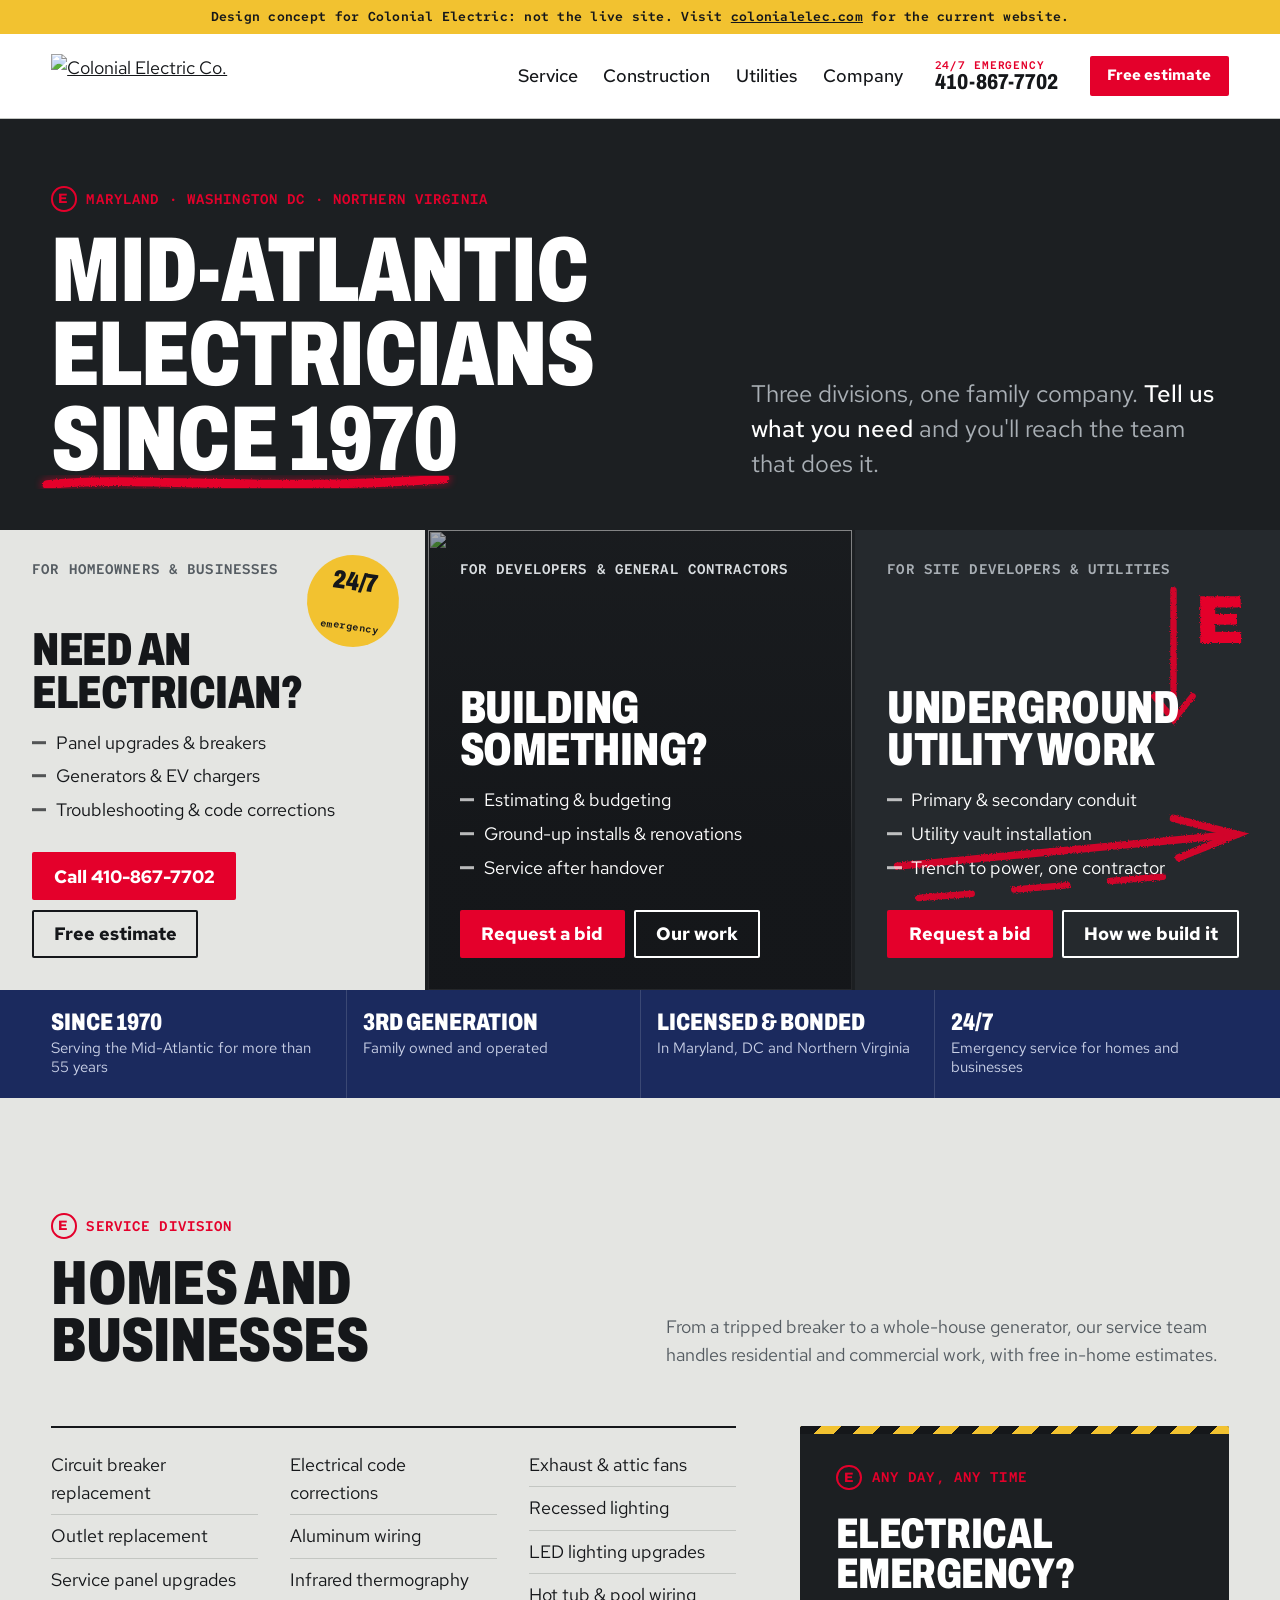
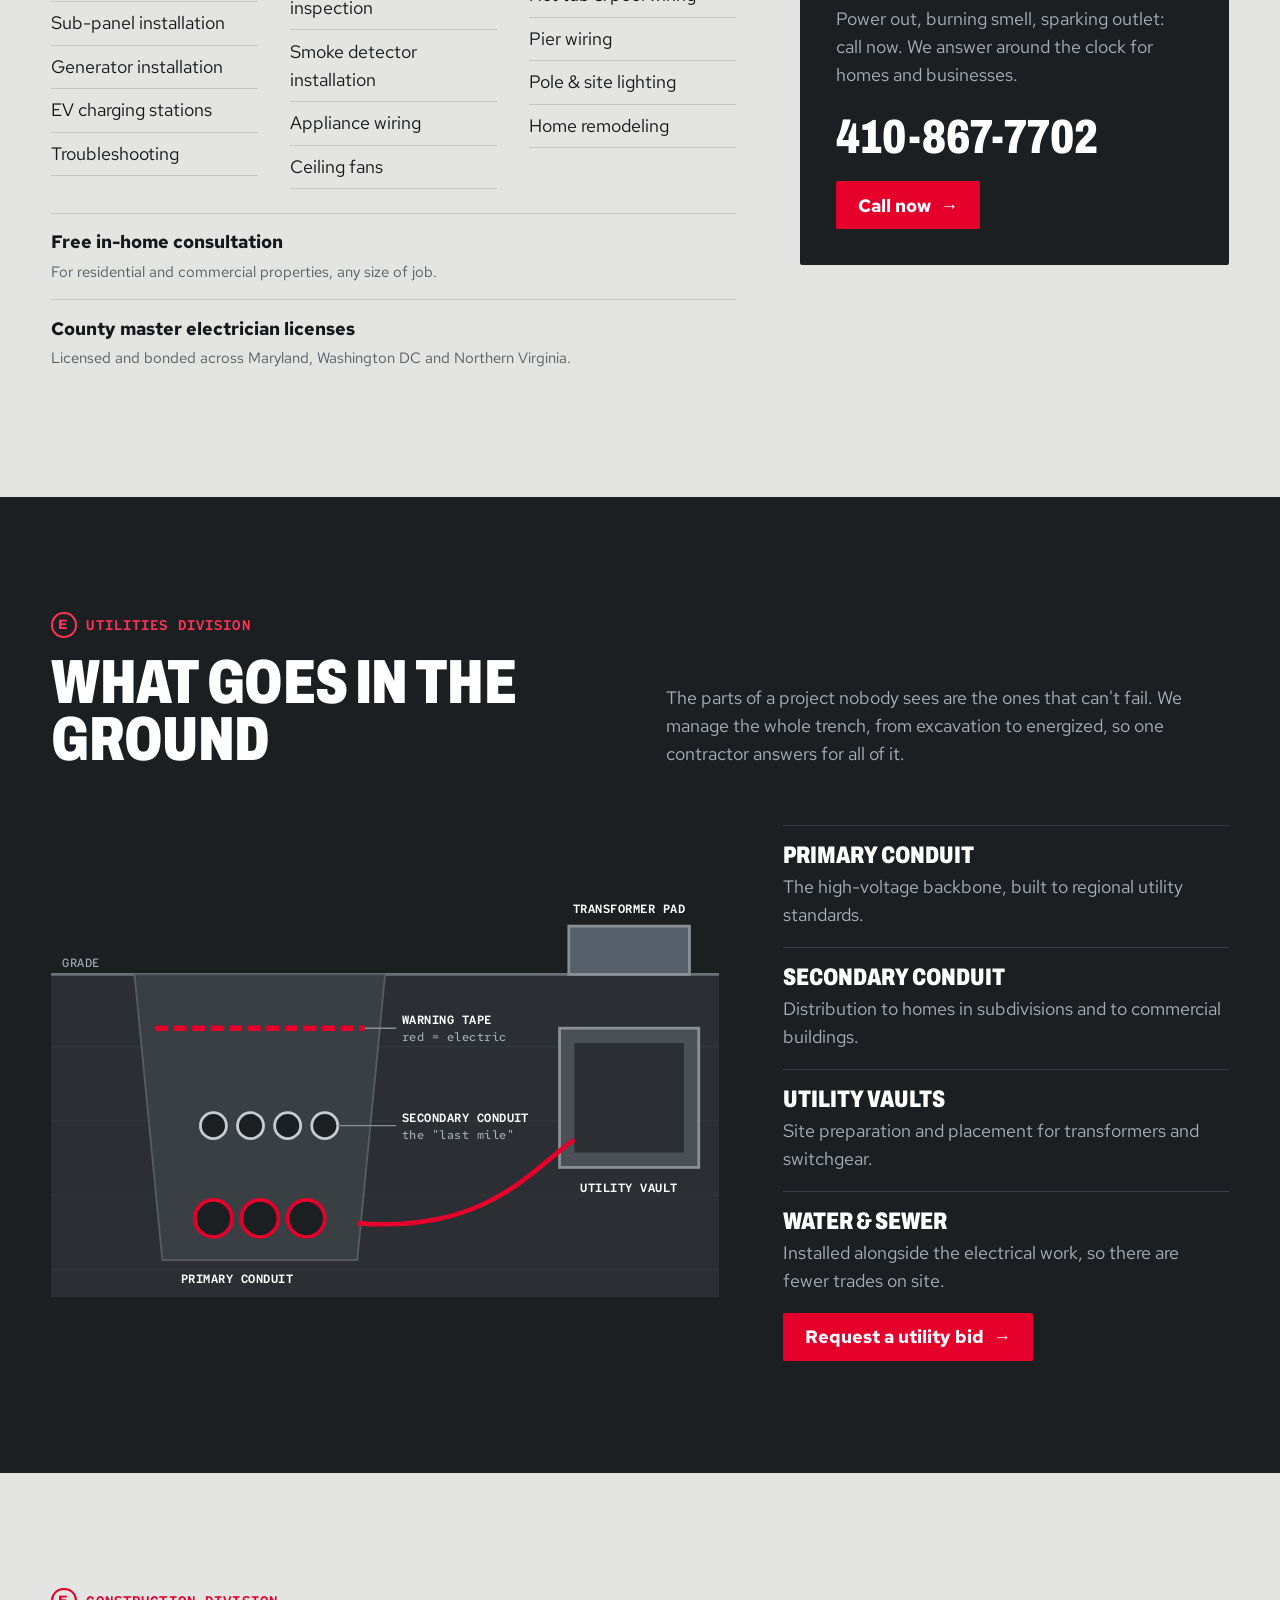
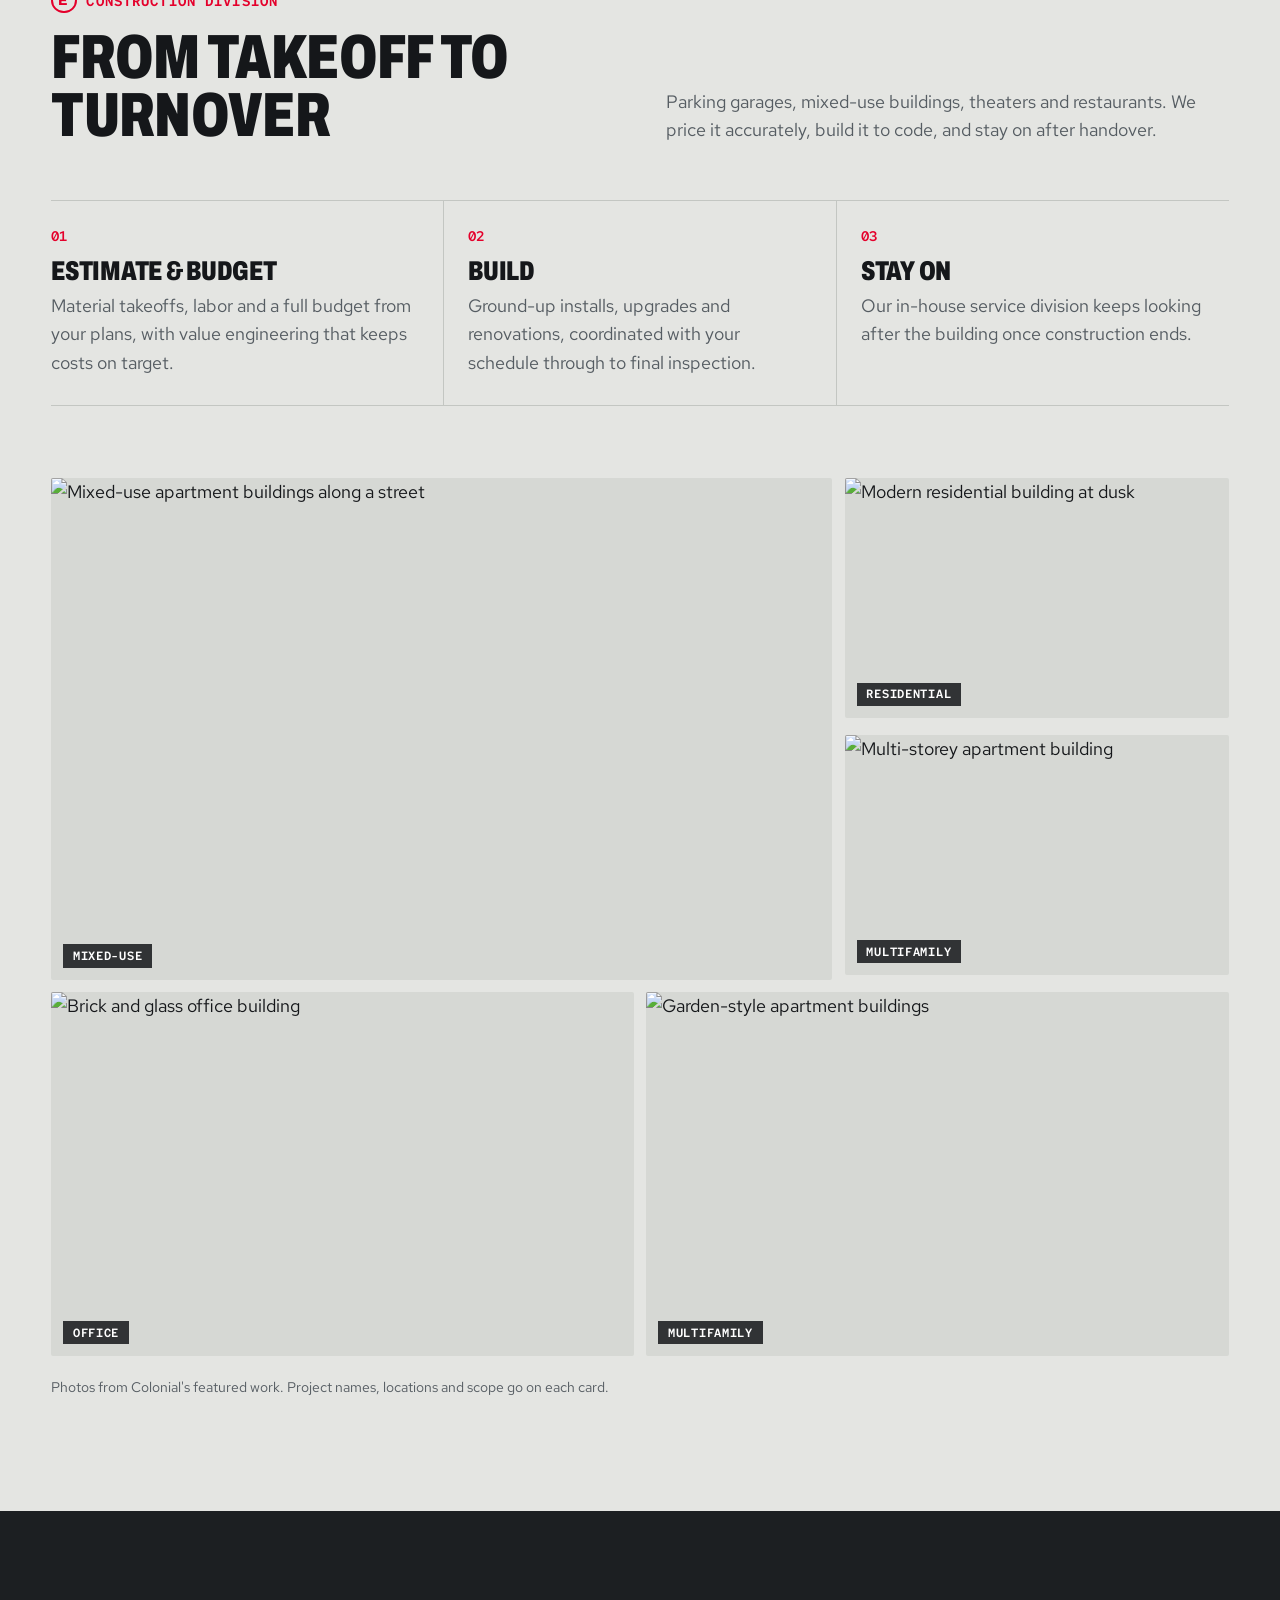
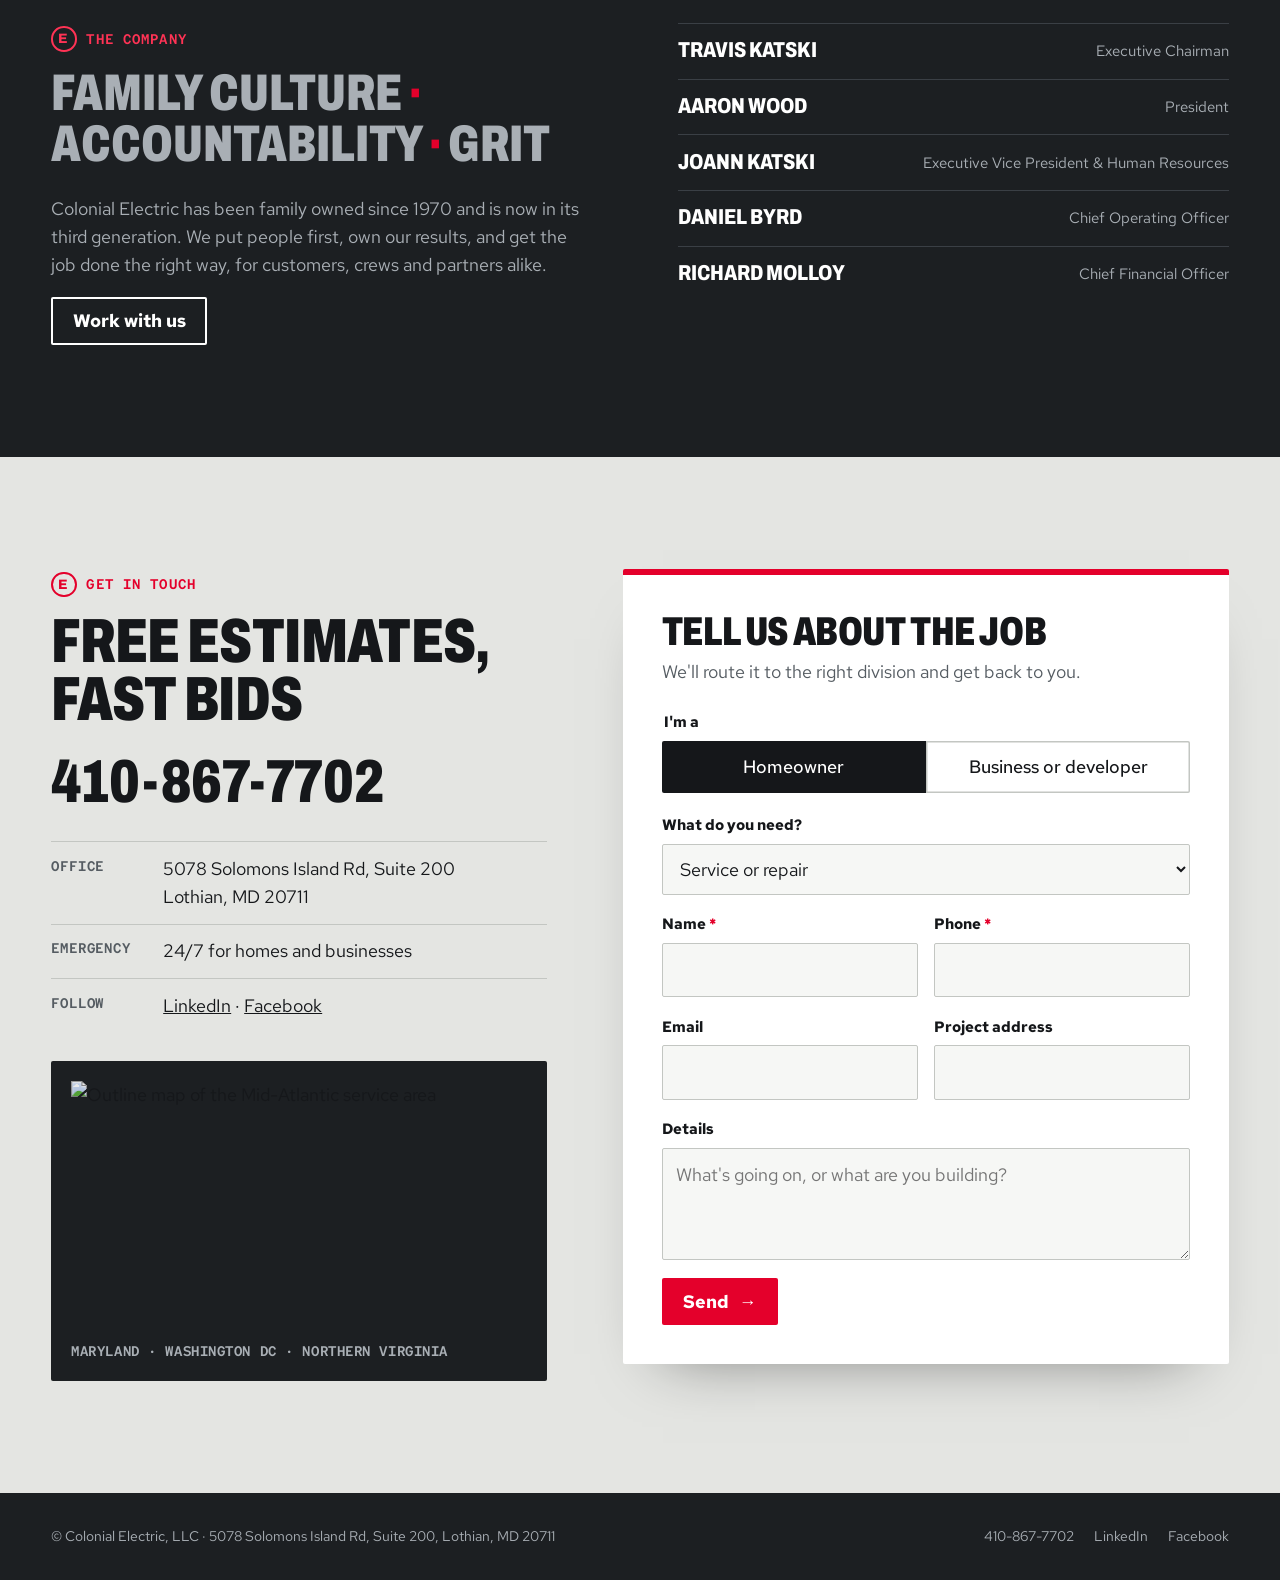
==== index.html @ f0021848 "Colonial Electric homepage design concept Three-door hero (service / construction / utilities), util" ====
<!doctype html>
<html lang="en">
<head>
  <meta charset="utf-8">
  <meta name="viewport" content="width=device-width, initial-scale=1">
  <!-- Design concept preview: keep noindex -->
  <meta name="robots" content="noindex, nofollow">
  <title>Colonial Electric — Electricians for Maryland, DC &amp; Northern Virginia since 1970</title>
  <meta name="description" content="Family-owned electrical contractor since 1970. 24/7 service for homes and businesses, commercial construction, and underground utility work across Maryland, Washington DC and Northern Virginia.">
  <link rel="preconnect" href="https://fonts.googleapis.com">
  <link rel="preconnect" href="https://fonts.gstatic.com" crossorigin>
  <link rel="stylesheet" href="colonial.css?v=3">
</head>
<body id="top">

<!-- Preview banner: remove if this becomes their live site -->
<div class="concept-bar" role="note">Design concept for Colonial Electric: not the live site. Visit <a href="https://www.colonialelec.com/">colonialelec.com</a> for the current website.</div>

<!-- shared spray-paint filters for the locate marks -->
<svg width="0" height="0" style="position:absolute" aria-hidden="true">
  <defs>
    <filter id="spray" x="-5%" y="-40%" width="110%" height="180%">
      <feTurbulence type="fractalNoise" baseFrequency="0.9" numOctaves="2" seed="7" result="n"/>
      <feDisplacementMap in="SourceGraphic" in2="n" scale="3" result="d"/>
      <feGaussianBlur in="d" stdDeviation="0.5"/>
    </filter>
    <filter id="overspray" x="-10%" y="-60%" width="120%" height="220%">
      <feGaussianBlur stdDeviation="3"/>
    </filter>
  </defs>
</svg>

<header class="site-head">
  <div class="wrap">
    <a class="logo" href="#top" aria-label="Colonial Electric, back to top"><img src="https://static.wixstatic.com/media/f25b36_3a04e9cab7564cf59a3a5d3c6f41f4ba~mv2.jpg/v1/fit/w_600,h_150,q_90/logo.jpg" width="600" height="150" alt="Colonial Electric Co."></a>
    <nav class="site-nav" aria-label="Main">
      <a href="#service">Service</a>
      <a href="#construction">Construction</a>
      <a href="#utilities">Utilities</a>
      <a href="#company">Company</a>
    </nav>
    <a class="head-phone" href="tel:+14108677702"><small>24/7 emergency</small>410-867-7702</a>
    <a class="btn head-cta" href="#contact">Free estimate</a>
  </div>
</header>

<main>
  <section class="hero" aria-labelledby="hero-title">
    <div class="wrap hero-top">
      <div>
        <span class="mark-label">Maryland · Washington DC · Northern Virginia</span>
        <h1 id="hero-title">Mid-Atlantic electricians <span class="paint">since 1970<svg viewBox="0 0 400 30" preserveAspectRatio="none" aria-hidden="true">
          <path d="M4 18 C 90 8, 210 26, 396 12" stroke="#e4002b" stroke-width="14" fill="none" stroke-linecap="round" filter="url(#overspray)" opacity="0.35" class="draw" pathLength="1"/>
          <path d="M4 18 C 90 8, 210 26, 396 12" stroke="#e4002b" stroke-width="9" fill="none" stroke-linecap="round" filter="url(#spray)" class="draw" pathLength="1"/>
        </svg></span></h1>
      </div>
      <p class="hero-sub">Three divisions, one family company. <b>Tell us what you need</b> and you'll reach the team that does it.</p>
    </div>

    <div class="doors">
      <article class="door door-service" aria-labelledby="d1">
        <div class="badge-247" aria-hidden="true">24/7<small>emergency</small></div>
        <span class="who">For homeowners &amp; businesses</span>
        <h2 id="d1">Need an electrician?</h2>
        <ul>
          <li>Panel upgrades &amp; breakers</li>
          <li>Generators &amp; EV chargers</li>
          <li>Troubleshooting &amp; code corrections</li>
        </ul>
        <div class="door-actions">
          <a class="btn" href="tel:+14108677702">Call 410-867-7702</a>
          <a class="btn btn-line" href="#contact">Free estimate</a>
        </div>
      </article>

      <article class="door door-build" aria-labelledby="d2">
        <img src="https://static.wixstatic.com/media/f25b36_60762058973d4aa3aef46ebb24321bf8~mv2.jpg/v1/fill/w_1200,h_1000,q_85/project.jpg" width="1200" height="1000" alt="" fetchpriority="high">
        <span class="who">For developers &amp; general contractors</span>
        <h2 id="d2">Building something?</h2>
        <ul>
          <li>Estimating &amp; budgeting</li>
          <li>Ground-up installs &amp; renovations</li>
          <li>Service after handover</li>
        </ul>
        <div class="door-actions">
          <a class="btn" href="#contact">Request a bid</a>
          <a class="btn btn-line" href="#construction">Our work</a>
        </div>
      </article>

      <article class="door door-dig" aria-labelledby="d3">
        <!-- painted locate marks: in the utility color code, red = electric -->
        <svg class="marks" viewBox="0 0 400 460" preserveAspectRatio="xMidYMid slice" aria-hidden="true">
          <g stroke="#e4002b" fill="none" stroke-linecap="round" filter="url(#spray)" opacity="0.9">
            <path class="draw d2" pathLength="1" d="M40 330 L 360 300" stroke-width="7"/>
            <path class="draw d3" pathLength="1" d="M300 285 L 360 300 L 305 322" stroke-width="7"/>
            <path class="draw d3" pathLength="1" d="M60 360 L 110 356 M150 352 L 200 348 M240 344 L 290 340" stroke-width="6"/>
            <path class="draw d4" pathLength="1" d="M300 70 L 300 190" stroke-width="6"/>
            <path class="draw d4" pathLength="1" d="M282 170 L 300 192 L 318 170" stroke-width="6"/>
          </g>
          <text class="fade-late" x="320" y="120" fill="#e4002b" font-family="Archivo, sans-serif" font-weight="900" font-size="64" filter="url(#spray)" opacity="0.9">E</text>
        </svg>
        <span class="who">For site developers &amp; utilities</span>
        <h2 id="d3">Underground utility work</h2>
        <ul>
          <li>Primary &amp; secondary conduit</li>
          <li>Utility vault installation</li>
          <li>Trench to power, one contractor</li>
        </ul>
        <div class="door-actions">
          <a class="btn" href="#contact">Request a bid</a>
          <a class="btn btn-line" href="#utilities">How we build it</a>
        </div>
      </article>
    </div>
  </section>

  <div class="proof">
    <ul class="wrap">
      <li><b>Since 1970</b>Serving the Mid-Atlantic for more than 55 years</li>
      <li><b>3rd generation</b>Family owned and operated</li>
      <li><b>Licensed &amp; bonded</b>In Maryland, DC and Northern Virginia</li>
      <li><b>24/7</b>Emergency service for homes and businesses</li>
    </ul>
  </div>

  <section class="section" id="service" aria-labelledby="svc-title">
    <div class="wrap">
      <div class="section-head">
        <div>
          <span class="mark-label">Service division</span>
          <h2 id="svc-title">Homes and businesses</h2>
        </div>
        <p>From a tripped breaker to a whole-house generator, our service team handles residential and commercial work, with free in-home estimates.</p>
      </div>
      <div class="svc-grid">
        <div>
          <ul class="svc-list">
            <li>Circuit breaker replacement</li><li>Outlet replacement</li><li>Service panel upgrades</li><li>Sub-panel installation</li>
            <li>Generator installation</li><li>EV charging stations</li><li>Troubleshooting</li><li>Electrical code corrections</li>
            <li>Aluminum wiring</li><li>Infrared thermography inspection</li><li>Smoke detector installation</li><li>Appliance wiring</li>
            <li>Ceiling fans</li><li>Exhaust &amp; attic fans</li><li>Recessed lighting</li><li>LED lighting upgrades</li>
            <li>Hot tub &amp; pool wiring</li><li>Pier wiring</li><li>Pole &amp; site lighting</li><li>Home remodeling</li>
          </ul>
          <ul class="facts">
            <li><b>Free in-home consultation</b><span>For residential and commercial properties, any size of job.</span></li>
            <li><b>County master electrician licenses</b><span>Licensed and bonded across Maryland, Washington DC and Northern Virginia.</span></li>
          </ul>
        </div>
        <aside class="emergency" aria-labelledby="em-title">
          <div class="stripe" aria-hidden="true"></div>
          <span class="mark-label">Any day, any time</span>
          <h3 id="em-title">Electrical emergency?</h3>
          <p>Power out, burning smell, sparking outlet: call now. We answer around the clock for homes and businesses.</p>
          <a class="big-phone" href="tel:+14108677702">410-867-7702</a>
          <a class="btn" href="tel:+14108677702">Call now <span class="arrow" aria-hidden="true">→</span></a>
        </aside>
      </div>
    </div>
  </section>

  <section class="section on-dark" id="utilities" aria-labelledby="util-title">
    <div class="wrap">
      <div class="section-head">
        <div>
          <span class="mark-label">Utilities division</span>
          <h2 id="util-title">What goes in the ground</h2>
        </div>
        <p>The parts of a project nobody sees are the ones that can't fail. We manage the whole trench, from excavation to energized, so one contractor answers for all of it.</p>
      </div>
      <div class="trench-wrap">
        <svg class="trench" viewBox="0 0 720 440" role="img" aria-labelledby="trench-t">
          <title id="trench-t">Cross-section of a utility trench: primary conduit at the bottom, secondary conduit above it, red warning tape near the surface, and a precast utility vault beside the trench with a transformer pad on top.</title>
          <!-- ground and soil -->
          <rect x="0" y="92" width="720" height="348" fill="#2b2f33"/>
          <path d="M0 92 H720" stroke="#6b7177" stroke-width="3"/>
          <g stroke="#343940" stroke-width="1"><path d="M0 170 H720 M0 250 H720 M0 330 H720 M0 410 H720"/></g>
          <!-- trench -->
          <path d="M90 92 L120 400 H330 L360 92 Z" fill="#3a3f44" stroke="#565c62" stroke-width="2"/>
          <!-- warning tape -->
          <path d="M112 150 H338" stroke="#e4002b" stroke-width="6" stroke-dasharray="14 6"/>
          <!-- secondary conduit -->
          <g fill="#1c1f22" stroke="#c7ccd0" stroke-width="3"><circle cx="175" cy="255" r="14"/><circle cx="215" cy="255" r="14"/><circle cx="255" cy="255" r="14"/><circle cx="295" cy="255" r="14"/></g>
          <!-- primary conduit -->
          <g fill="#1c1f22" stroke="#e4002b" stroke-width="4"><circle cx="175" cy="355" r="20"/><circle cx="225" cy="355" r="20"/><circle cx="275" cy="355" r="20"/></g>
          <!-- vault + pad-mounted transformer -->
          <rect x="548" y="150" width="150" height="150" fill="#4a5056" stroke="#8a9096" stroke-width="3"/>
          <rect x="564" y="166" width="118" height="118" fill="#2b2f33"/>
          <rect x="558" y="40" width="130" height="52" fill="#56606a" stroke="#8a9096" stroke-width="3"/>
          <path d="M330 360 C 470 372, 520 300, 564 270" stroke="#e4002b" stroke-width="5" fill="none"/>
          <!-- labels -->
          <g stroke="#8a9096" stroke-width="1.5">
            <path d="M338 150 H372"/><path d="M309 255 H372"/>
          </g>
          <text x="378" y="146">WARNING TAPE</text><text x="378" y="164" class="lbl-dim">red = electric</text>
          <text x="378" y="251">SECONDARY CONDUIT</text><text x="378" y="269" class="lbl-dim">the "last mile"</text>
          <text x="140" y="425">PRIMARY CONDUIT</text>
          <text x="623" y="326" text-anchor="middle">UTILITY VAULT</text>
          <text x="623" y="26" text-anchor="middle">TRANSFORMER PAD</text>
          <text x="12" y="84" class="lbl-dim">GRADE</text>
        </svg>
        <div>
          <ul class="trench-list">
            <li><b>Primary conduit</b><span>The high-voltage backbone, built to regional utility standards.</span></li>
            <li><b>Secondary conduit</b><span>Distribution to homes in subdivisions and to commercial buildings.</span></li>
            <li><b>Utility vaults</b><span>Site preparation and placement for transformers and switchgear.</span></li>
            <li><b>Water &amp; sewer</b><span>Installed alongside the electrical work, so there are fewer trades on site.</span></li>
          </ul>
          <a class="btn" href="#contact">Request a utility bid <span class="arrow" aria-hidden="true">→</span></a>
        </div>
      </div>
    </div>
  </section>

  <section class="section" id="construction" aria-labelledby="con-title">
    <div class="wrap">
      <div class="section-head">
        <div>
          <span class="mark-label">Construction division</span>
          <h2 id="con-title">From takeoff to turnover</h2>
        </div>
        <p>Parking garages, mixed-use buildings, theaters and restaurants. We price it accurately, build it to code, and stay on after handover.</p>
      </div>
      <ol class="seq">
        <li><h3>Estimate &amp; budget</h3><p>Material takeoffs, labor and a full budget from your plans, with value engineering that keeps costs on target.</p></li>
        <li><h3>Build</h3><p>Ground-up installs, upgrades and renovations, coordinated with your schedule through to final inspection.</p></li>
        <li><h3>Stay on</h3><p>Our in-house service division keeps looking after the building once construction ends.</p></li>
      </ol>
      <ul class="work" aria-label="Featured projects">
        <li class="big"><img src="https://static.wixstatic.com/media/f25b36_60762058973d4aa3aef46ebb24321bf8~mv2.jpg/v1/fill/w_1400,h_900,q_85/p1.jpg" width="1400" height="900" alt="Mixed-use apartment buildings along a street" loading="lazy"><span class="tag">Mixed-use</span></li>
        <li><img src="https://static.wixstatic.com/media/f25b36_c9bf1ff73b5a4b768d5392200bb5515e~mv2.png/v1/fill/w_800,h_500,q_85/p2.png" width="800" height="500" alt="Modern residential building at dusk" loading="lazy"><span class="tag">Residential</span></li>
        <li><img src="https://static.wixstatic.com/media/f25b36_39669f42cb62438ea21007c67dbe9f24~mv2.png/v1/fill/w_800,h_500,q_85/p3.png" width="800" height="500" alt="Multi-storey apartment building" loading="lazy"><span class="tag">Multifamily</span></li>
        <li class="half"><img src="https://static.wixstatic.com/media/f25b36_063c1262edcf43379f6c0478860518a0~mv2.png/v1/fill/w_900,h_560,q_85/p4.png" width="900" height="560" alt="Brick and glass office building" loading="lazy"><span class="tag">Office</span></li>
        <li class="half"><img src="https://static.wixstatic.com/media/f25b36_868fba02510f46bba24d0b413f9c8579~mv2.png/v1/fill/w_900,h_560,q_85/p5.png" width="900" height="560" alt="Garden-style apartment buildings" loading="lazy"><span class="tag">Multifamily</span></li>
      </ul>
      <p class="work-note">Photos from Colonial's featured work. Project names, locations and scope go on each card.</p>
    </div>
  </section>

  <section class="section on-dark" id="company" aria-labelledby="co-title">
    <div class="wrap company">
      <div>
        <span class="mark-label">The company</span>
        <h2 id="co-title" class="visually-hidden">Our company</h2>
        <p class="values">Family culture <span>·</span> Accountability <span>·</span> Grit</p>
        <p>Colonial Electric has been family owned since 1970 and is now in its third generation. We put people first, own our results, and get the job done the right way, for customers, crews and partners alike.</p>
        <a class="btn btn-line" href="#contact" style="color:#fff">Work with us</a>
      </div>
      <ul class="officers" aria-label="Officers">
        <li><b>Travis Katski</b><span>Executive Chairman</span></li>
        <li><b>Aaron Wood</b><span>President</span></li>
        <li><b>JoAnn Katski</b><span>Executive Vice President &amp; Human Resources</span></li>
        <li><b>Daniel Byrd</b><span>Chief Operating Officer</span></li>
        <li><b>Richard Molloy</b><span>Chief Financial Officer</span></li>
      </ul>
    </div>
  </section>

  <section class="section" id="contact" aria-labelledby="ct-title">
    <div class="wrap contact-grid">
      <div>
        <span class="mark-label">Get in touch</span>
        <h2 id="ct-title">Free estimates, fast bids</h2>
        <a class="contact-big" href="tel:+14108677702">410-867-7702</a>
        <dl class="contact-meta">
          <div><dt>Office</dt><dd>5078 Solomons Island Rd, Suite 200<br>Lothian, MD 20711</dd></div>
          <div><dt>Emergency</dt><dd>24/7 for homes and businesses</dd></div>
          <div><dt>Follow</dt><dd><a href="https://www.linkedin.com/company/colonial-electric-company-inc" target="_blank" rel="noopener">LinkedIn</a> · <a href="https://www.facebook.com/ColonialElectricCompanyLLC" target="_blank" rel="noopener">Facebook</a></dd></div>
        </dl>
        <figure class="map" style="margin:0">
          <img src="https://static.wixstatic.com/media/f25b36_dd7767df138548fa9ea070e87c9d6817~mv2.png/v1/fit/w_900,h_500,q_90/map.png" width="900" height="491" alt="Outline map of the Mid-Atlantic service area" loading="lazy">
          <p>Maryland · Washington DC · Northern Virginia</p>
        </figure>
      </div>

      <!-- Web3Forms: create a key for the inbox that should receive leads, then paste it into access_key. -->
      <form class="form" id="leadForm" novalidate>
        <h3>Tell us about the job</h3>
        <p class="hint">We'll route it to the right division and get back to you.</p>
        <input type="hidden" name="access_key" value="YOUR_WEB3FORMS_ACCESS_KEY">
        <input type="hidden" name="subject" value="New lead from colonialelec.com">
        <label class="hpot" aria-hidden="true">Leave this field empty <input type="checkbox" name="botcheck" tabindex="-1" autocomplete="off"></label>
        <fieldset class="seg">
          <legend>I'm a</legend>
          <input type="radio" name="customer" id="c-home" value="Homeowner" checked><label for="c-home">Homeowner</label>
          <input type="radio" name="customer" id="c-biz" value="Business / developer"><label for="c-biz">Business or developer</label>
        </fieldset>
        <div class="field"><label for="f-div">What do you need?</label>
          <select id="f-div" name="division"><option>Service or repair</option><option>Emergency</option><option>Construction bid</option><option>Underground utility bid</option><option>Something else</option></select></div>
        <div class="frow">
          <div class="field"><label for="f-name">Name <span class="req" aria-hidden="true">*</span></label><input id="f-name" name="name" required autocomplete="name"></div>
          <div class="field"><label for="f-phone">Phone <span class="req" aria-hidden="true">*</span></label><input id="f-phone" name="phone" type="tel" required autocomplete="tel"></div>
        </div>
        <div class="frow">
          <div class="field"><label for="f-email">Email</label><input id="f-email" name="email" type="email" autocomplete="email"></div>
          <div class="field"><label for="f-where">Project address</label><input id="f-where" name="address" autocomplete="street-address"></div>
        </div>
        <div class="field"><label for="f-msg">Details</label><textarea id="f-msg" name="message" placeholder="What's going on, or what are you building?"></textarea></div>
        <button class="btn" type="submit">Send <span class="arrow" aria-hidden="true">→</span></button>
        <p class="fmsg" id="leadMsg" role="alert"></p>
      </form>
    </div>
  </section>
</main>

<footer class="site-foot">
  <div class="wrap">
    <span>© Colonial Electric, LLC · 5078 Solomons Island Rd, Suite 200, Lothian, MD 20711</span>
    <div class="foot-links"><a href="tel:+14108677702">410-867-7702</a><a href="https://www.linkedin.com/company/colonial-electric-company-inc" target="_blank" rel="noopener">LinkedIn</a><a href="https://www.facebook.com/ColonialElectricCompanyLLC" target="_blank" rel="noopener">Facebook</a></div>
  </div>
</footer>

<script>
(function () {
  var form = document.getElementById('leadForm'), msg = document.getElementById('leadMsg'), btn = form.querySelector('[type=submit]');
  var CALL = 'call 410-867-7702';
  form.addEventListener('submit', function (e) {
    e.preventDefault();
    if (form.botcheck.checked) return;
    msg.textContent = '';
    form.querySelectorAll('[aria-invalid]').forEach(function (el) { el.removeAttribute('aria-invalid'); });
    var bad = [].filter.call(form.querySelectorAll('[required], [type=email]'), function (el) { return !el.checkValidity(); });
    if (bad.length) {
      bad.forEach(function (el) { el.setAttribute('aria-invalid', 'true'); });
      bad[0].focus();
      var names = { name: 'name', phone: 'phone number' };
      var empty = bad.filter(function (el) { return !el.value.trim(); }).map(function (el) { return names[el.name]; });
      var parts = [];
      if (empty.length) parts.push('Add your ' + empty.join(' and ') + '.');
      if (form.email.value && !form.email.checkValidity()) parts.push('Check the email address.');
      msg.textContent = parts.join(' ');
      return;
    }
    if (form.access_key.value.indexOf('YOUR_') === 0) { msg.textContent = 'This form isn’t connected yet. Please ' + CALL + '.'; return; }
    var label = btn.innerHTML; btn.disabled = true; btn.textContent = 'Sending…';
    fetch('https://api.web3forms.com/submit', { method: 'POST', headers: { 'Content-Type': 'application/json', Accept: 'application/json' }, body: JSON.stringify(Object.fromEntries(new FormData(form).entries())) })
      .then(function (r) { return r.json(); })
      .then(function (r) { if (!r.success) throw new Error(); form.innerHTML = '<h3>Sent.</h3><p>Thanks. The right team will get back to you. For emergencies, ' + CALL + '.</p>'; })
      .catch(function () { btn.disabled = false; btn.innerHTML = label; msg.textContent = 'That didn’t go through. Please try again, or ' + CALL + '.'; });
  });
})();
</script>
</body>
</html>
---- colonial.css ----
/* Colonial Electric — homepage mock-up
   Concept: the utility-locate marks painted on job sites. In the national color code,
   red marks buried electric lines, so that red is the one accent. Asphalt and concrete
   carry everything else; the logo's navy and safety yellow appear only where they mean something. */

@import url("https://fonts.googleapis.com/css2?family=Archivo:wdth,wght@62..125,400..900&family=Red+Hat+Mono:wght@500;600&family=Red+Hat+Text:ital,wght@0,400;0,500;0,700;1,400&display=swap");

:root {
  --asphalt: #1c1f22;
  --asphalt-2: #25292d;
  --line: #3a3f45;
  --fog: #a9afb5;         /* secondary text on asphalt */
  --concrete: #e4e5e2;
  --concrete-2: #d6d8d4;
  --concrete-line: #c3c6c2;
  --ink: #15171a;
  --dim: #555c62;         /* secondary text on concrete */
  --mark: #e4002b;        /* utility-locate red: electric */
  --mark-deep: #b8001f;
  --vest: #f2c230;        /* safety yellow, from the logo */
  --navy: #1b2a5e;        /* logo navy */

  --f-display: "Archivo", "Arial Narrow", sans-serif;
  --f-body: "Red Hat Text", "Helvetica Neue", sans-serif;
  --f-mono: "Red Hat Mono", ui-monospace, monospace;

  --step--1: clamp(0.8rem, 0.76rem + 0.2vw, 0.88rem);
  --step-0: clamp(1rem, 0.96rem + 0.2vw, 1.1rem);
  --step-1: clamp(1.2rem, 1.05rem + 0.6vw, 1.5rem);
  --step-2: clamp(2.2rem, 1.5rem + 3vw, 4rem);
  --step-3: clamp(2.8rem, 1.6rem + 5.2vw, 6.4rem);

  --gutter: clamp(16px, 4vw, 56px);
  --max: 1320px;
  --ease: cubic-bezier(0.2, 0.7, 0.1, 1);
}

*, *::before, *::after { box-sizing: border-box; }
html { -webkit-text-size-adjust: 100%; scroll-padding-top: 90px; }
body { margin: 0; background: var(--concrete); color: var(--ink); font: 400 var(--step-0)/1.6 var(--f-body); -webkit-font-smoothing: antialiased; overflow-x: hidden; }
img, svg { display: block; max-width: 100%; }
a { color: inherit; }
:focus-visible { outline: 2px solid var(--mark); outline-offset: 3px; }
.wrap { width: 100%; max-width: var(--max); margin-inline: auto; padding-inline: var(--gutter); }
.visually-hidden { position: absolute; width: 1px; height: 1px; overflow: hidden; clip: rect(0 0 0 0); white-space: nowrap; }
h1, h2, h3 { font-family: var(--f-display); font-stretch: 72%; font-weight: 850; line-height: 0.92; letter-spacing: -0.01em; text-transform: uppercase; margin: 0; }

/* locate-mark label: "E" plus an arrow, as painted on the ground */
.mark-label { display: inline-flex; align-items: center; gap: 0.6rem; margin-bottom: 1rem; font: 600 var(--step--1)/1 var(--f-mono); letter-spacing: 0.08em; text-transform: uppercase; color: var(--mark); }
.mark-label::before { content: "E"; display: grid; place-items: center; width: 1.6rem; height: 1.6rem; border: 2px solid currentColor; border-radius: 50%; font: 800 0.85rem/1 var(--f-display); font-stretch: 100%; }
.on-dark .mark-label { color: #ff3355; }

/* ---------- buttons ---------- */
.btn {
  display: inline-flex; align-items: center; gap: 0.6rem; padding: 0.95rem 1.35rem; border: 0; border-radius: 2px;
  background: var(--mark); color: #fff; font: 700 var(--step-0)/1 var(--f-body); text-decoration: none; cursor: pointer;
  transition: background 0.2s, transform 0.2s var(--ease);
}
.btn:hover, .btn:focus-visible { background: var(--mark-deep); }
.btn:active { transform: translateY(1px); }
.btn .arrow { transition: transform 0.25s var(--ease); }
.btn:hover .arrow, .btn:focus-visible .arrow { transform: translateX(4px); }
.btn-line { background: transparent; color: inherit; box-shadow: inset 0 0 0 2px currentColor; }
.btn-line:hover, .btn-line:focus-visible { background: rgb(128 128 128 / 0.12); }

/* ---------- header ---------- */
.site-head { position: sticky; top: 0; z-index: 40; background: #fff; border-bottom: 1px solid var(--concrete-line); }
.site-head .wrap { display: flex; align-items: center; gap: 2rem; min-height: 84px; }
.logo { display: block; width: clamp(170px, 14vw, 220px); flex-shrink: 0; }
.logo img { width: 100%; height: auto; }
.site-nav { display: flex; gap: 1.6rem; margin-left: auto; }
.site-nav a { text-decoration: none; font-weight: 500; position: relative; }
.site-nav a::after { content: ""; position: absolute; left: 0; right: 0; bottom: -5px; height: 2px; background: var(--mark); transform: scaleX(0); transform-origin: left; transition: transform 0.3s var(--ease); }
.site-nav a:hover::after, .site-nav a:focus-visible::after { transform: scaleX(1); }
.head-phone { font: 800 1.35rem/1 var(--f-display); font-stretch: 80%; text-decoration: none; white-space: nowrap; }
.head-phone small { display: block; font: 600 0.68rem/1.3 var(--f-mono); letter-spacing: 0.08em; color: var(--mark); text-transform: uppercase; }
.head-cta { padding: 0.75rem 1.1rem; font-size: 0.95rem; white-space: nowrap; }

/* ---------- hero: headline + three doors ---------- */
.hero { background: var(--asphalt); color: #fff; padding-top: clamp(2.5rem, 5vw, 4.5rem); position: relative; overflow: clip; }
.hero-top { display: grid; grid-template-columns: minmax(0, 1.4fr) minmax(0, 1fr); gap: 2rem; align-items: end; margin-bottom: clamp(2rem, 4vw, 3rem); }
.hero h1 { font-size: var(--step-3); }
.hero h1 .paint { position: relative; display: inline-block; color: #fff; }
.hero h1 .paint svg { position: absolute; left: -2%; right: -2%; bottom: -0.16em; width: 104%; height: 0.32em; overflow: visible; }
.hero-sub { margin: 0; color: var(--fog); font-size: var(--step-1); line-height: 1.45; max-width: 34ch; }
.hero-sub b { color: #fff; font-weight: 500; }

.doors { display: grid; grid-template-columns: repeat(3, minmax(0, 1fr)); gap: 3px; background: var(--asphalt); }
.door { position: relative; isolation: isolate; display: flex; flex-direction: column; min-height: 460px; padding: clamp(1.5rem, 2.5vw, 2.25rem); overflow: hidden; }
.door h2 { font-size: clamp(2rem, 1.3rem + 2vw, 3rem); margin-bottom: 0.9rem; }
.door .who { font: 600 var(--step--1)/1 var(--f-mono); letter-spacing: 0.08em; text-transform: uppercase; margin-bottom: auto; padding-bottom: 2rem; }
.door ul { list-style: none; margin: 0 0 1.75rem; padding: 0; display: grid; gap: 0.35rem; }
.door li { display: flex; gap: 0.6rem; align-items: baseline; }
.door li::before { content: ""; width: 0.9rem; height: 3px; background: currentColor; flex-shrink: 0; transform: translateY(-0.3rem); opacity: 0.7; }
.door-actions { display: flex; flex-wrap: wrap; gap: 0.6rem; }
.door-service { background: var(--concrete); color: var(--ink); }
.door-service .who { color: var(--dim); }
.badge-247 { position: absolute; top: clamp(1.25rem, 2vw, 2rem); right: clamp(1.25rem, 2vw, 2rem); display: grid; place-items: center; width: 92px; height: 92px; border-radius: 50%; background: var(--vest); color: var(--ink); text-align: center; font: 900 1.6rem/0.9 var(--f-display); font-stretch: 75%; transform: rotate(8deg); }
.badge-247 small { display: block; font: 600 0.62rem/1.1 var(--f-mono); letter-spacing: 0.06em; }
.door-build { color: #fff; }
.door-build img { position: absolute; inset: 0; z-index: -2; width: 100%; height: 100%; object-fit: cover; transition: transform 0.8s var(--ease); }
.door-build::before { content: ""; position: absolute; inset: 0; z-index: -1; background: linear-gradient(180deg, rgb(20 22 25 / 0.35), rgb(20 22 25 / 0.9) 70%); }
.door-build:hover img { transform: scale(1.04); }
.door-build .who { color: #d9dde0; }
.door-dig { background: var(--asphalt-2); color: #fff; }
.door-dig .who { color: var(--fog); }
.door-dig .marks { position: absolute; inset: 0; z-index: -1; width: 100%; height: 100%; }
.door .btn-line { color: inherit; }

/* painted strokes draw on load */
.draw { stroke-dasharray: 1; stroke-dashoffset: 1; animation: draw 1.1s var(--ease) forwards; }
.draw.d2 { animation-delay: 0.35s; } .draw.d3 { animation-delay: 0.6s; } .draw.d4 { animation-delay: 0.85s; }
@keyframes draw { to { stroke-dashoffset: 0; } }
.fade-late { opacity: 0; animation: fade 0.6s ease 1.2s forwards; }
@keyframes fade { to { opacity: 1; } }

/* ---------- proof strip ---------- */
.proof { background: var(--navy); color: #fff; }
.proof ul { list-style: none; margin: 0 auto; display: grid; grid-template-columns: repeat(4, minmax(0, 1fr)); }
.proof li { padding: 1.25rem 1rem; border-left: 1px solid rgb(255 255 255 / 0.14); font-size: 0.95rem; line-height: 1.3; color: #c9d0e6; }
.proof li:first-child { border-left: 0; padding-left: 0; }
.proof b { display: block; font: 850 1.5rem/1 var(--f-display); font-stretch: 75%; text-transform: uppercase; color: #fff; margin-bottom: 0.3rem; }

/* ---------- sections ---------- */
.section { padding-block: clamp(4rem, 9vw, 7rem); }
.section h2 { font-size: var(--step-2); }
.section-head { display: grid; grid-template-columns: minmax(0, 1fr) minmax(0, 1fr); gap: clamp(1.5rem, 4vw, 4rem); align-items: end; margin-bottom: clamp(2.5rem, 5vw, 3.5rem); }
.section-head p { margin: 0; max-width: 46ch; color: var(--dim); }
.on-dark { background: var(--asphalt); color: #fff; }
.on-dark .section-head p { color: var(--fog); }

/* ---------- utilities: trench cross-section ---------- */
.trench-wrap { display: grid; grid-template-columns: minmax(0, 1.5fr) minmax(0, 1fr); gap: clamp(2rem, 5vw, 4rem); align-items: center; }
.trench { width: 100%; height: auto; }
.trench text { font-family: var(--f-mono); font-size: 13px; font-weight: 600; letter-spacing: 0.04em; fill: #fff; }
.trench .lbl-dim { fill: var(--fog); font-weight: 500; }
.trench-list { list-style: none; margin: 0; padding: 0; }
.trench-list li { padding: 1.1rem 0; border-top: 1px solid var(--line); }
.trench-list b { display: block; font: 850 1.5rem/1 var(--f-display); font-stretch: 75%; text-transform: uppercase; margin-bottom: 0.35rem; }
.trench-list span { color: var(--fog); }
.dig-note { margin: 2rem 0 0; color: var(--fog); font-size: var(--step--1); }

/* ---------- construction: sequence + featured work ---------- */
.seq { list-style: none; margin: 0 0 clamp(3rem, 6vw, 4.5rem); padding: 0; display: grid; grid-template-columns: repeat(3, minmax(0, 1fr)); gap: 1px; background: var(--concrete-line); border-block: 1px solid var(--concrete-line); counter-reset: s; }
.seq li { background: var(--concrete); padding: 1.75rem 1.5rem 1.75rem 0; counter-increment: s; }
.seq li + li { padding-left: 1.5rem; }
.seq li::before { content: "0" counter(s); display: block; font: 600 var(--step--1)/1 var(--f-mono); color: var(--mark); margin-bottom: 1rem; }
.seq h3 { font-size: 1.7rem; margin-bottom: 0.5rem; }
.seq p { margin: 0; color: var(--dim); }
.work { list-style: none; margin: 0; padding: 0; display: grid; grid-template-columns: repeat(6, minmax(0, 1fr)); gap: clamp(8px, 1vw, 14px); }
.work li { position: relative; overflow: hidden; border-radius: 2px; background: var(--concrete-2); grid-column: span 2; aspect-ratio: 16 / 10; }
.work li.big { grid-column: span 4; grid-row: span 2; aspect-ratio: auto; }
.work li.half { grid-column: span 3; }
.work img { width: 100%; height: 100%; object-fit: cover; transition: transform 0.7s var(--ease); }
.work li:hover img { transform: scale(1.04); }
.work .tag { position: absolute; left: 0.75rem; bottom: 0.75rem; padding: 0.35rem 0.6rem; background: rgb(21 23 26 / 0.85); color: #fff; font: 600 0.75rem/1 var(--f-mono); letter-spacing: 0.06em; text-transform: uppercase; }
.work-note { margin: 1.25rem 0 0; color: var(--dim); font-size: var(--step--1); }

/* ---------- service ---------- */
.svc-grid { display: grid; grid-template-columns: minmax(0, 1.6fr) minmax(0, 1fr); gap: clamp(2rem, 5vw, 4rem); align-items: start; }
.svc-list { list-style: none; margin: 0; padding: 0; columns: 3 12rem; column-gap: 2rem; border-top: 2px solid var(--ink); padding-top: 1rem; }
.svc-list li { break-inside: avoid; padding: 0.45rem 0; border-bottom: 1px solid var(--concrete-line); }
.emergency { background: var(--asphalt); color: #fff; padding: clamp(1.5rem, 3vw, 2.25rem); border-radius: 2px; position: relative; overflow: hidden; }
.emergency h3 { font-size: clamp(2rem, 1.4rem + 1.6vw, 2.8rem); margin: 0.5rem 0 0.75rem; }
.emergency p { color: var(--fog); margin: 0 0 1.5rem; }
.emergency .big-phone { display: block; font: 850 clamp(2rem, 1.4rem + 2vw, 3rem)/1 var(--f-display); font-stretch: 75%; color: #fff; text-decoration: none; margin-bottom: 1.25rem; }
.emergency .big-phone:hover { color: var(--vest); }
.emergency .stripe { position: absolute; top: 0; left: 0; right: 0; height: 8px; background: repeating-linear-gradient(-45deg, var(--vest) 0 14px, var(--ink) 14px 28px); }
.facts { list-style: none; margin: 1.5rem 0 0; padding: 0; }
.facts li { padding: 0.9rem 0; border-top: 1px solid var(--concrete-line); }
.facts b { display: block; }
.facts span { color: var(--dim); font-size: 0.95rem; }

/* ---------- company ---------- */
.company { display: grid; grid-template-columns: minmax(0, 1fr) minmax(0, 1fr); gap: clamp(2rem, 6vw, 6rem); }
.values { font: 850 clamp(2rem, 1.3rem + 2.4vw, 3.4rem)/1 var(--f-display); font-stretch: 72%; text-transform: uppercase; margin: 0 0 1.5rem; }
.values span { color: var(--mark); }
.company p { color: var(--fog); max-width: 44ch; }
.officers { list-style: none; margin: 0; padding: 0; }
.officers li { display: flex; justify-content: space-between; gap: 1rem; padding: 0.95rem 0; border-top: 1px solid var(--line); }
.officers b { font: 800 1.35rem/1.1 var(--f-display); font-stretch: 80%; text-transform: uppercase; }
.officers span { color: var(--fog); text-align: right; font-size: 0.95rem; }

/* ---------- contact ---------- */
.contact-grid { display: grid; grid-template-columns: minmax(0, 0.9fr) minmax(0, 1.1fr); gap: clamp(2rem, 6vw, 5rem); align-items: start; }
.contact-big { display: block; font: 850 clamp(2.4rem, 1.6rem + 3vw, 3.8rem)/1 var(--f-display); font-stretch: 75%; text-decoration: none; margin: 1.5rem 0 0.4rem; }
.contact-big:hover { color: var(--mark); }
.contact-meta { margin: 1.75rem 0; }
.contact-meta div { display: grid; grid-template-columns: 6rem 1fr; gap: 1rem; padding: 0.8rem 0; border-top: 1px solid var(--concrete-line); }
.contact-meta dt { font: 600 var(--step--1)/1.6 var(--f-mono); letter-spacing: 0.06em; text-transform: uppercase; color: var(--dim); }
.contact-meta dd { margin: 0; }
.map { background: var(--asphalt); border-radius: 2px; padding: 1.25rem; }
.map img { width: 100%; height: auto; opacity: 0.9; }
.map p { margin: 0.75rem 0 0; color: var(--fog); font: 600 var(--step--1)/1.4 var(--f-mono); letter-spacing: 0.04em; text-transform: uppercase; }

.form { background: #fff; padding: clamp(1.25rem, 3vw, 2.5rem); border-radius: 2px; box-shadow: 0 30px 60px -40px rgb(0 0 0 / 0.5); border-top: 6px solid var(--mark); }
.form h3 { font-size: clamp(1.9rem, 1.4rem + 1.4vw, 2.6rem); }
.form .hint { margin: 0.5rem 0 1.5rem; color: var(--dim); }
.seg { display: grid; grid-template-columns: 1fr 1fr; gap: 0; margin: 0 0 1.25rem; border: 0; padding: 0; }
.seg legend { font-weight: 700; font-size: 0.95rem; margin-bottom: 0.4rem; }
.seg input { position: absolute; opacity: 0; }
.seg label { padding: 0.75rem; text-align: center; box-shadow: inset 0 0 0 1.5px var(--concrete-line); cursor: pointer; font-weight: 500; transition: background 0.2s, color 0.2s; }
.seg label:first-of-type { border-radius: 2px 0 0 2px; } .seg label:last-of-type { border-radius: 0 2px 2px 0; }
.seg input:checked + label { background: var(--ink); color: #fff; box-shadow: none; }
.seg input:focus-visible + label { outline: 2px solid var(--mark); outline-offset: 2px; }
.frow { display: grid; grid-template-columns: 1fr 1fr; gap: 1rem; }
.field { display: grid; gap: 0.4rem; margin-bottom: 1.1rem; }
.field label { font-weight: 700; font-size: 0.95rem; }
.req { color: var(--mark); }
.field input, .field select, .field textarea { width: 100%; font: inherit; color: var(--ink); background: #f6f7f5; border: 1.5px solid var(--concrete-line); border-radius: 2px; padding: 0.75rem 0.85rem; transition: border-color 0.2s, box-shadow 0.2s; }
.field textarea { resize: vertical; min-height: 7rem; }
.field input:focus, .field select:focus, .field textarea:focus { outline: none; border-color: var(--ink); box-shadow: 0 0 0 3px rgb(21 23 26 / 0.12); }
.field [aria-invalid="true"] { border-color: var(--mark); box-shadow: 0 0 0 3px rgb(228 0 43 / 0.14); }
.fmsg { margin: 1rem 0 0; font-weight: 700; color: var(--mark-deep); }
.fmsg:empty { display: none; }
.hpot { position: absolute; left: -9999px; }

/* ---------- footer ---------- */
.site-foot { background: var(--asphalt); color: var(--fog); font-size: var(--step--1); }
.site-foot .wrap { display: flex; flex-wrap: wrap; justify-content: space-between; align-items: center; gap: 1rem; padding-block: 2rem; }
.site-foot a { text-decoration: none; }
.site-foot a:hover { color: #fff; }
.foot-links { display: flex; gap: 1.25rem; }

/* ---------- responsive ---------- */
@media (max-width: 1100px) { .site-nav { display: none; } .head-phone { margin-left: auto; } }
@media (max-width: 960px) {
  .hero-top, .section-head, .trench-wrap, .svc-grid, .company, .contact-grid { grid-template-columns: 1fr; }
  .doors { grid-template-columns: 1fr; }
  .door { min-height: 380px; }
  .proof ul { grid-template-columns: 1fr 1fr; }
  .proof li:nth-child(3) { border-left: 0; padding-left: 0; }
  .seq { grid-template-columns: 1fr; }
  .seq li, .seq li + li { padding-left: 0; }
  .work { grid-template-columns: repeat(2, minmax(0, 1fr)); }
  .work li, .work li.half { grid-column: span 1; }
  .work li.big { grid-column: span 2; grid-row: auto; aspect-ratio: 16 / 10; }
}
@media (max-width: 640px) {
  .head-cta { display: none; }
  .head-phone small { display: none; }
  .frow { grid-template-columns: 1fr; gap: 0; }
  .officers li { flex-direction: column; gap: 0.2rem; }
  .badge-247 { width: 72px; height: 72px; font-size: 1.25rem; }
  .door-service h2 { padding-right: 76px; }
  .officers span { text-align: left; }
}
@media (prefers-reduced-motion: reduce) {
  *, *::before, *::after { animation-duration: 0.01ms !important; animation-delay: 0s !important; transition-duration: 0.01ms !important; }
}

/* ---------- preview banner ---------- */
.concept-bar { background: var(--vest); color: var(--ink); text-align: center; padding: 0.5rem var(--gutter); font: 600 0.8rem/1.4 var(--f-mono); letter-spacing: 0.02em; }
.concept-bar a { font-weight: 600; }
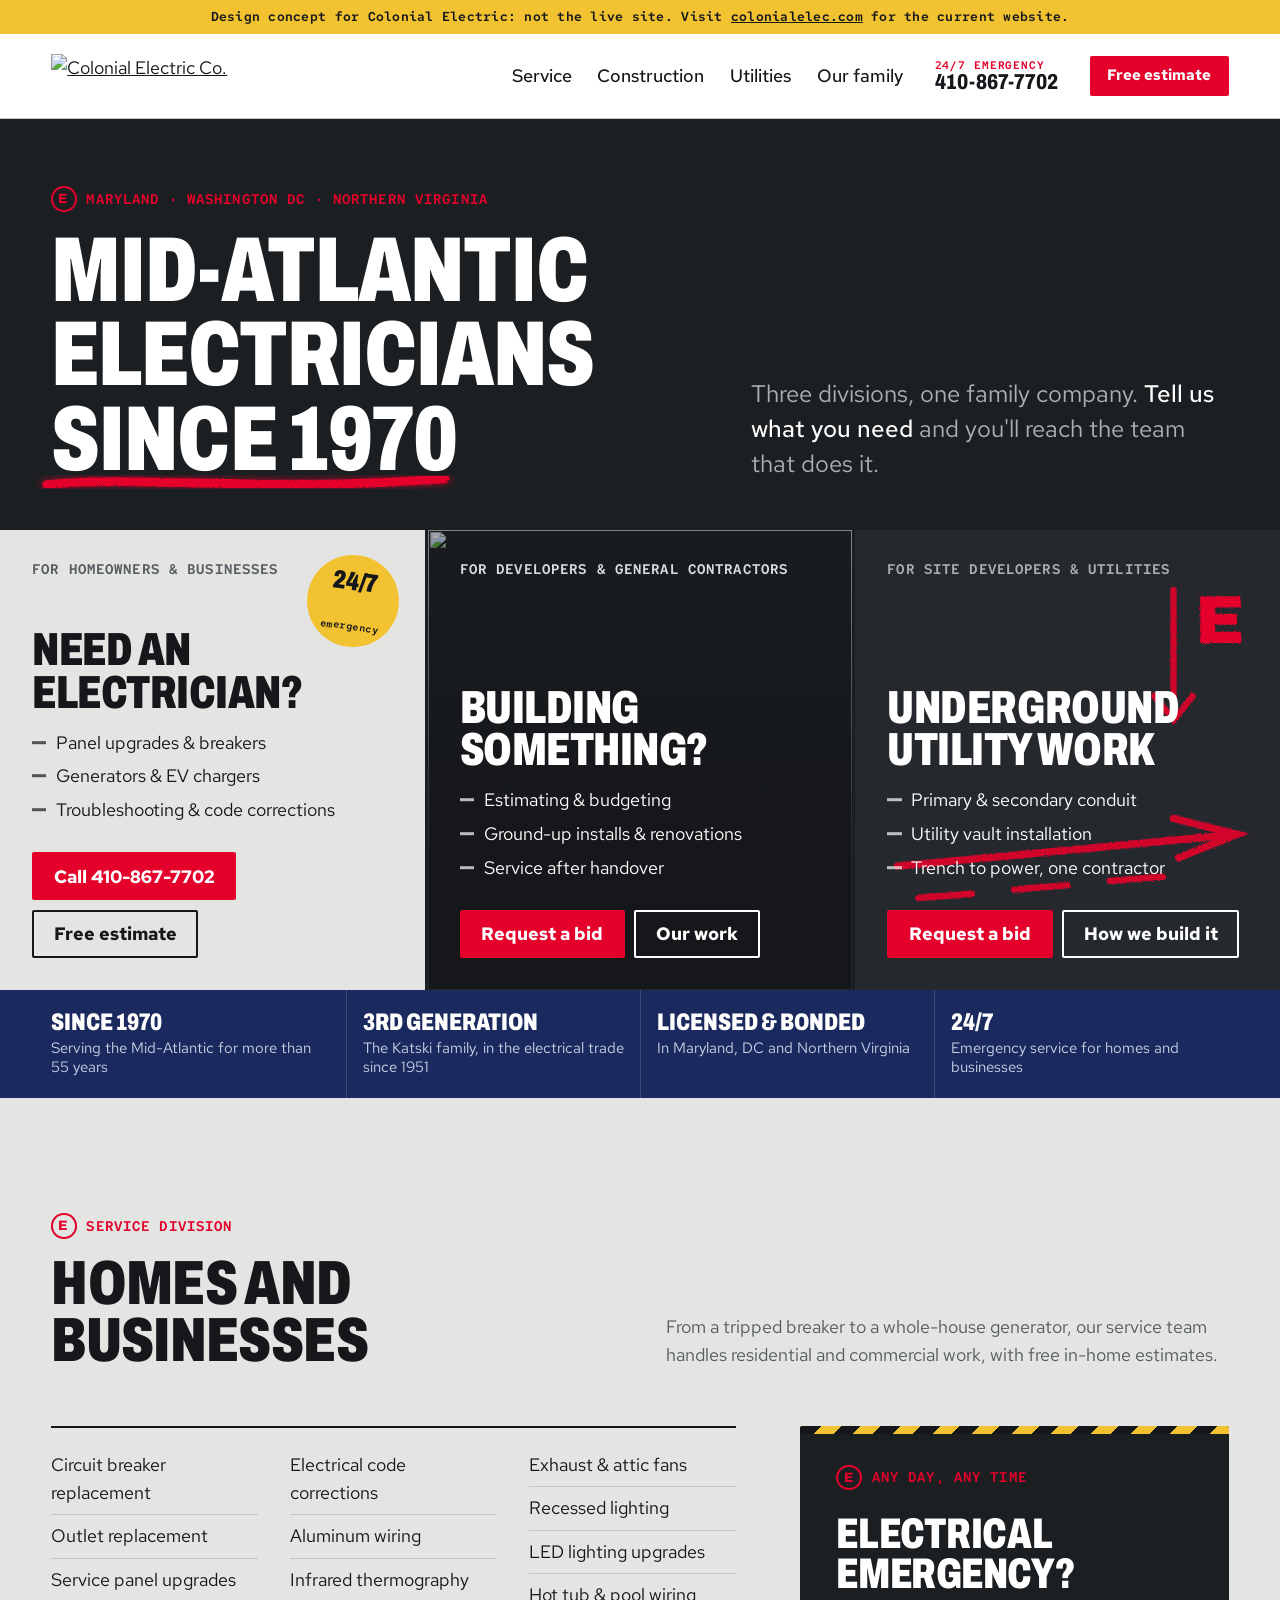
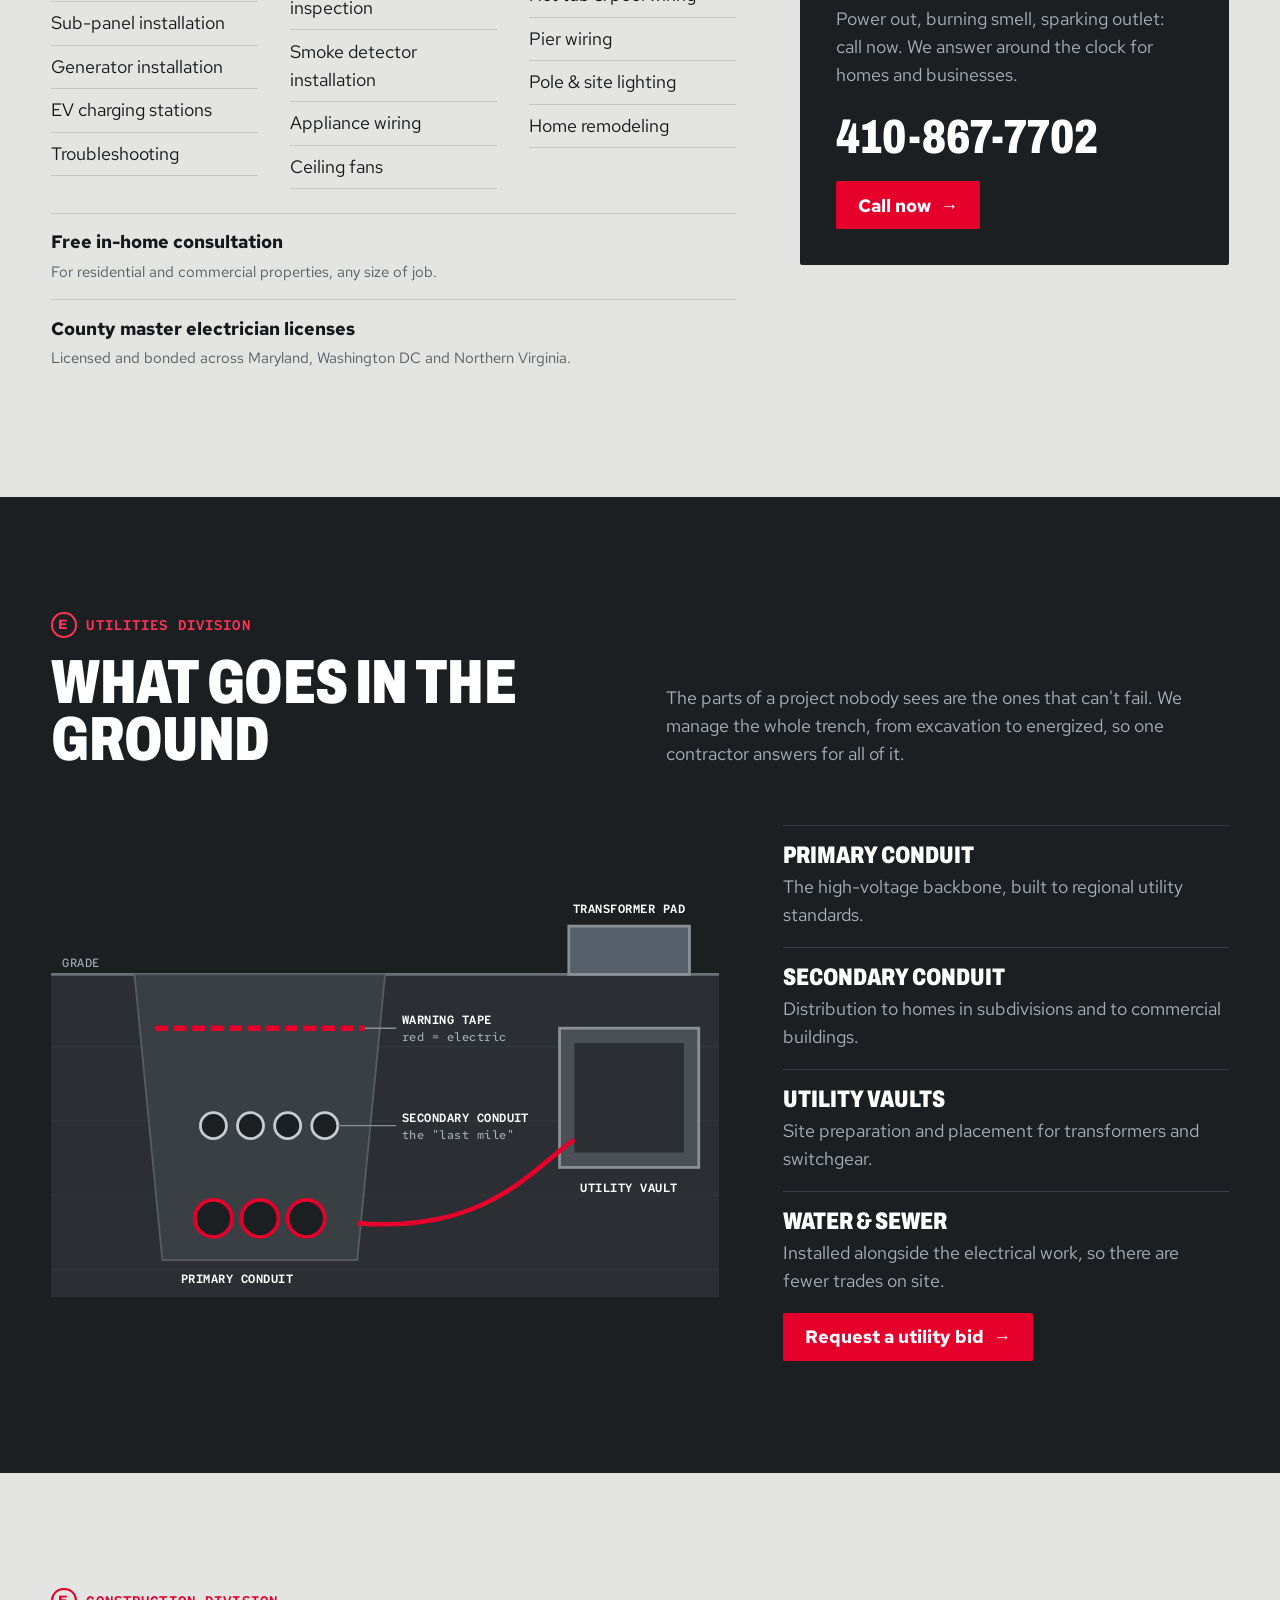
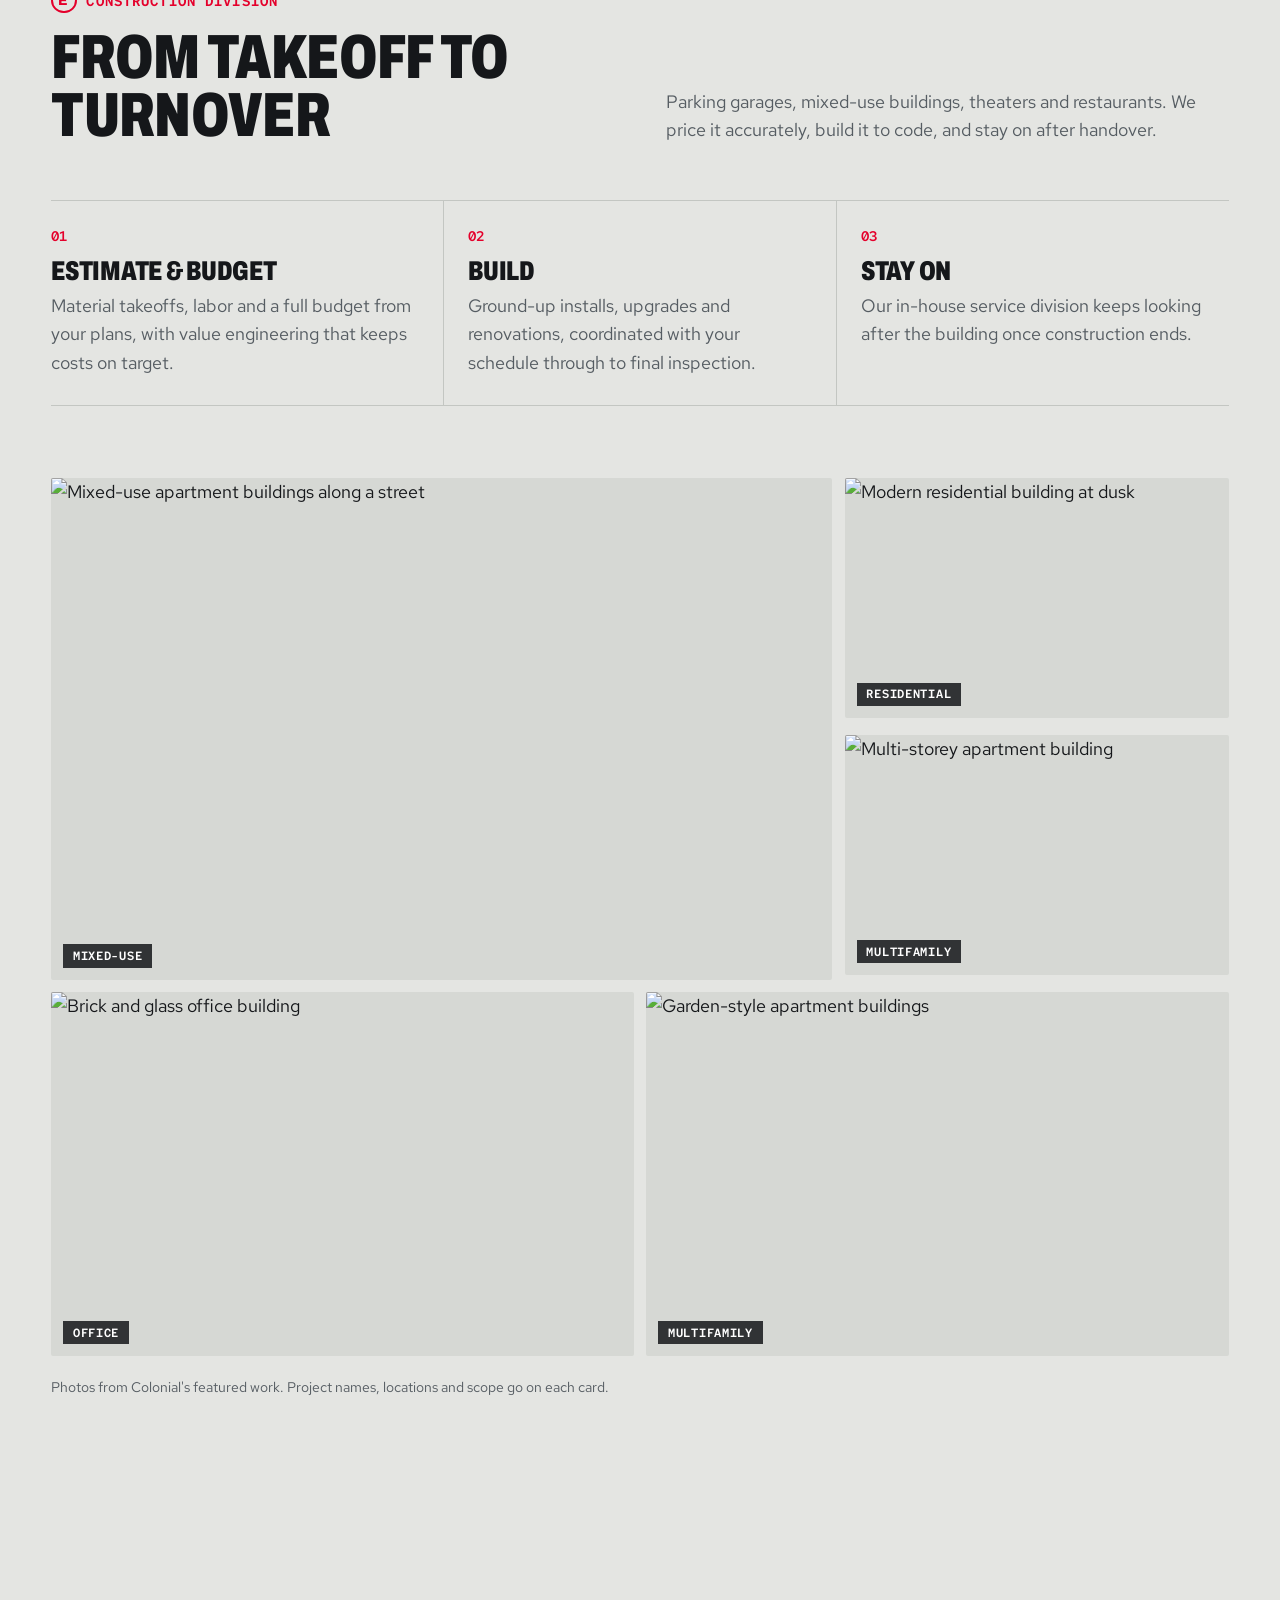
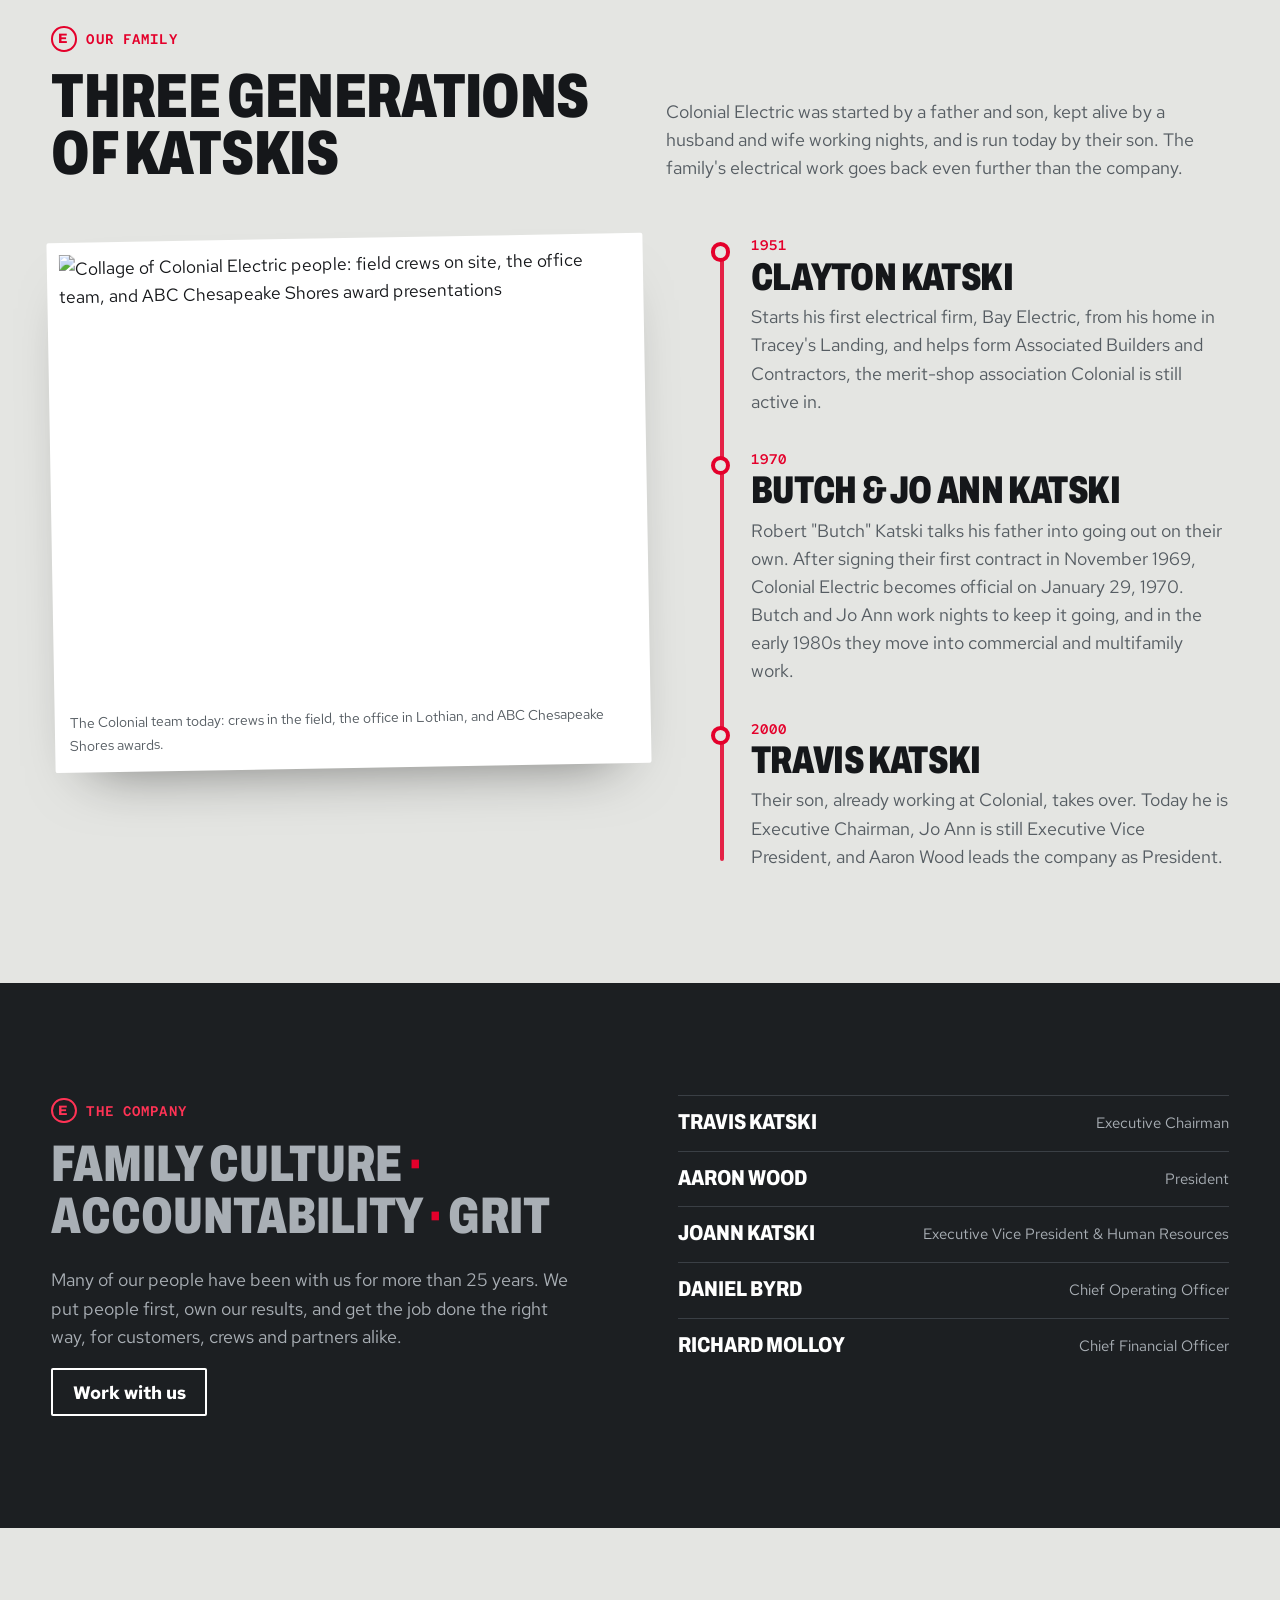
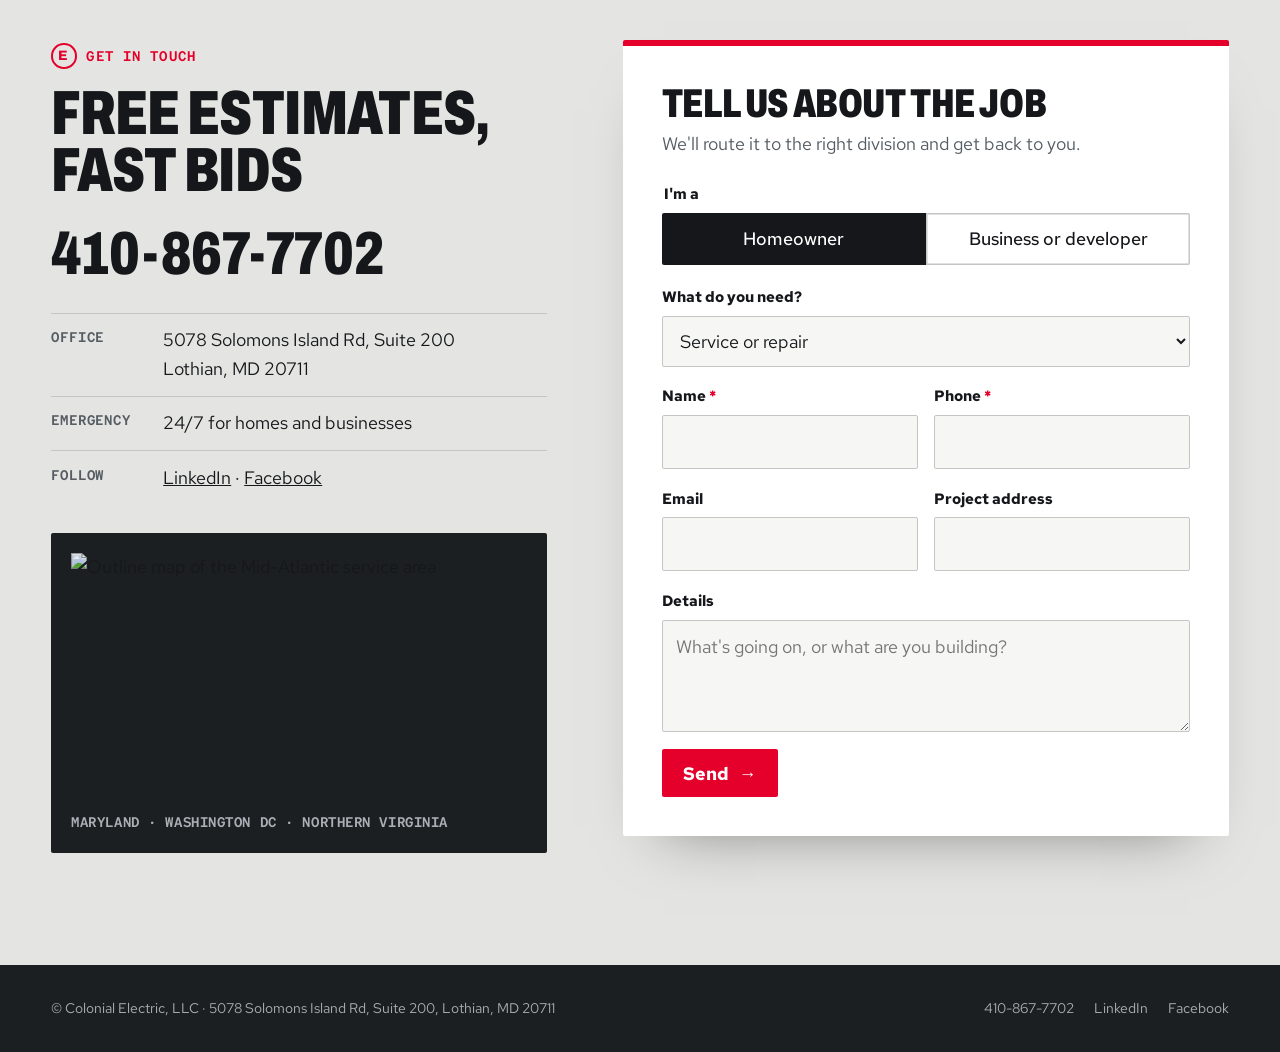
==== commit 1c8e512f: "Add three generations of Katskis section Clayton (1951, Bay Electric), Butch and Jo Ann (Colonial, 1" ====
--- a/index.html
+++ b/index.html
@@ -7,9 +7,21 @@
   <meta name="robots" content="noindex, nofollow">
   <title>Colonial Electric — Electricians for Maryland, DC &amp; Northern Virginia since 1970</title>
   <meta name="description" content="Family-owned electrical contractor since 1970. 24/7 service for homes and businesses, commercial construction, and underground utility work across Maryland, Washington DC and Northern Virginia.">
+  <!-- Link previews (Messages, Slack, email). Image source: og-card.html -->
+  <meta property="og:type" content="website">
+  <meta property="og:site_name" content="Colonial Electric (design concept)">
+  <meta property="og:title" content="Colonial Electric — homepage design concept">
+  <meta property="og:description" content="A redesign concept: service, construction and underground utilities for Maryland, Washington DC and Northern Virginia since 1970.">
+  <meta property="og:url" content="https://claypereira-art.github.io/colonial-redesign/">
+  <meta property="og:image" content="https://claypereira-art.github.io/colonial-redesign/og-image.png">
+  <meta property="og:image:width" content="1200">
+  <meta property="og:image:height" content="630">
+  <meta property="og:image:alt" content="Colonial Electric design concept: Mid-Atlantic electricians since 1970.">
+  <meta name="twitter:card" content="summary_large_image">
+  <meta name="twitter:image" content="https://claypereira-art.github.io/colonial-redesign/og-image.png">
   <link rel="preconnect" href="https://fonts.googleapis.com">
   <link rel="preconnect" href="https://fonts.gstatic.com" crossorigin>
-  <link rel="stylesheet" href="colonial.css?v=3">
+  <link rel="stylesheet" href="colonial.css?v=4">
 </head>
 <body id="top">
 
@@ -37,7 +49,7 @@
       <a href="#service">Service</a>
       <a href="#construction">Construction</a>
       <a href="#utilities">Utilities</a>
-      <a href="#company">Company</a>
+      <a href="#family">Our family</a>
     </nav>
     <a class="head-phone" href="tel:+14108677702"><small>24/7 emergency</small>410-867-7702</a>
     <a class="btn head-cta" href="#contact">Free estimate</a>
@@ -118,7 +130,7 @@
   <div class="proof">
     <ul class="wrap">
       <li><b>Since 1970</b>Serving the Mid-Atlantic for more than 55 years</li>
-      <li><b>3rd generation</b>Family owned and operated</li>
+      <li><b>3rd generation</b>The Katski family, in the electrical trade since 1951</li>
       <li><b>Licensed &amp; bonded</b>In Maryland, DC and Northern Virginia</li>
       <li><b>24/7</b>Emergency service for homes and businesses</li>
     </ul>
@@ -237,13 +249,48 @@
     </div>
   </section>
 
+  <section class="section family" id="family" aria-labelledby="fam-title">
+    <div class="wrap">
+      <div class="section-head">
+        <div>
+          <span class="mark-label">Our family</span>
+          <h2 id="fam-title">Three generations of Katskis</h2>
+        </div>
+        <p>Colonial Electric was started by a father and son, kept alive by a husband and wife working nights, and is run today by their son. The family's electrical work goes back even further than the company.</p>
+      </div>
+      <div class="family-grid">
+        <figure class="family-photo">
+          <img src="https://static.wixstatic.com/media/f25b36_908666f74ea242169830f6738a60b2e7~mv2.png/v1/fit/w_1286,h_1000,q_90/team.png" width="1286" height="1000" alt="Collage of Colonial Electric people: field crews on site, the office team, and ABC Chesapeake Shores award presentations" loading="lazy">
+          <figcaption>The Colonial team today: crews in the field, the office in Lothian, and ABC Chesapeake Shores awards.</figcaption>
+        </figure>
+        <ol class="gens">
+          <li>
+            <span class="gen-year">1951</span>
+            <h3>Clayton Katski</h3>
+            <p>Starts his first electrical firm, Bay Electric, from his home in Tracey's Landing, and helps form Associated Builders and Contractors, the merit-shop association Colonial is still active in.</p>
+          </li>
+          <li>
+            <span class="gen-year">1970</span>
+            <h3>Butch &amp; Jo Ann Katski</h3>
+            <p>Robert "Butch" Katski talks his father into going out on their own. After signing their first contract in November 1969, Colonial Electric becomes official on January 29, 1970. Butch and Jo Ann work nights to keep it going, and in the early 1980s they move into commercial and multifamily work.</p>
+          </li>
+          <li>
+            <span class="gen-year">2000</span>
+            <h3>Travis Katski</h3>
+            <p>Their son, already working at Colonial, takes over. Today he is Executive Chairman, Jo Ann is still Executive Vice President, and Aaron Wood leads the company as President.</p>
+          </li>
+        </ol>
+      </div>
+    </div>
+  </section>
+
   <section class="section on-dark" id="company" aria-labelledby="co-title">
     <div class="wrap company">
       <div>
         <span class="mark-label">The company</span>
         <h2 id="co-title" class="visually-hidden">Our company</h2>
         <p class="values">Family culture <span>·</span> Accountability <span>·</span> Grit</p>
-        <p>Colonial Electric has been family owned since 1970 and is now in its third generation. We put people first, own our results, and get the job done the right way, for customers, crews and partners alike.</p>
+        <p>Many of our people have been with us for more than 25 years. We put people first, own our results, and get the job done the right way, for customers, crews and partners alike.</p>
         <a class="btn btn-line" href="#contact" style="color:#fff">Work with us</a>
       </div>
       <ul class="officers" aria-label="Officers">
--- a/colonial.css
+++ b/colonial.css
@@ -252,3 +252,19 @@
 /* ---------- preview banner ---------- */
 .concept-bar { background: var(--vest); color: var(--ink); text-align: center; padding: 0.5rem var(--gutter); font: 600 0.8rem/1.4 var(--f-mono); letter-spacing: 0.02em; }
 .concept-bar a { font-weight: 600; }
+
+/* ---------- three generations ---------- */
+.family-grid { display: grid; grid-template-columns: minmax(0, 1.15fr) minmax(0, 1fr); gap: clamp(2rem, 5vw, 4.5rem); align-items: start; }
+.family-photo { margin: 0; padding: 12px 12px 0; background: #fff; border-radius: 2px; box-shadow: 0 30px 60px -36px rgb(0 0 0 / 0.55); transform: rotate(-1deg); }
+.family-photo img { width: 100%; height: auto; }
+.family-photo figcaption { padding: 0.8rem 0.2rem 1rem; color: var(--dim); font-size: var(--step--1); }
+.gens { list-style: none; margin: 0; padding: 0; position: relative; }
+/* a painted red run connects the three generations */
+.gens::before { content: ""; position: absolute; left: 0.55rem; top: 0.6rem; bottom: 0.6rem; width: 4px; background: var(--mark); border-radius: 2px; opacity: 0.85; }
+.gens li { position: relative; padding: 0 0 2.25rem 2.5rem; }
+.gens li:last-child { padding-bottom: 0; }
+.gens li::before { content: ""; position: absolute; left: 0; top: 0.25rem; width: 1.2rem; height: 1.2rem; border-radius: 50%; background: var(--concrete); border: 4px solid var(--mark); }
+.gen-year { display: block; font: 600 var(--step--1)/1 var(--f-mono); letter-spacing: 0.08em; color: var(--mark); margin-bottom: 0.45rem; }
+.gens h3 { font-size: clamp(1.8rem, 1.3rem + 1.4vw, 2.5rem); margin-bottom: 0.5rem; }
+.gens p { margin: 0; color: var(--dim); max-width: 46ch; }
+@media (max-width: 960px) { .family-grid { grid-template-columns: 1fr; } .family-photo { transform: none; } }
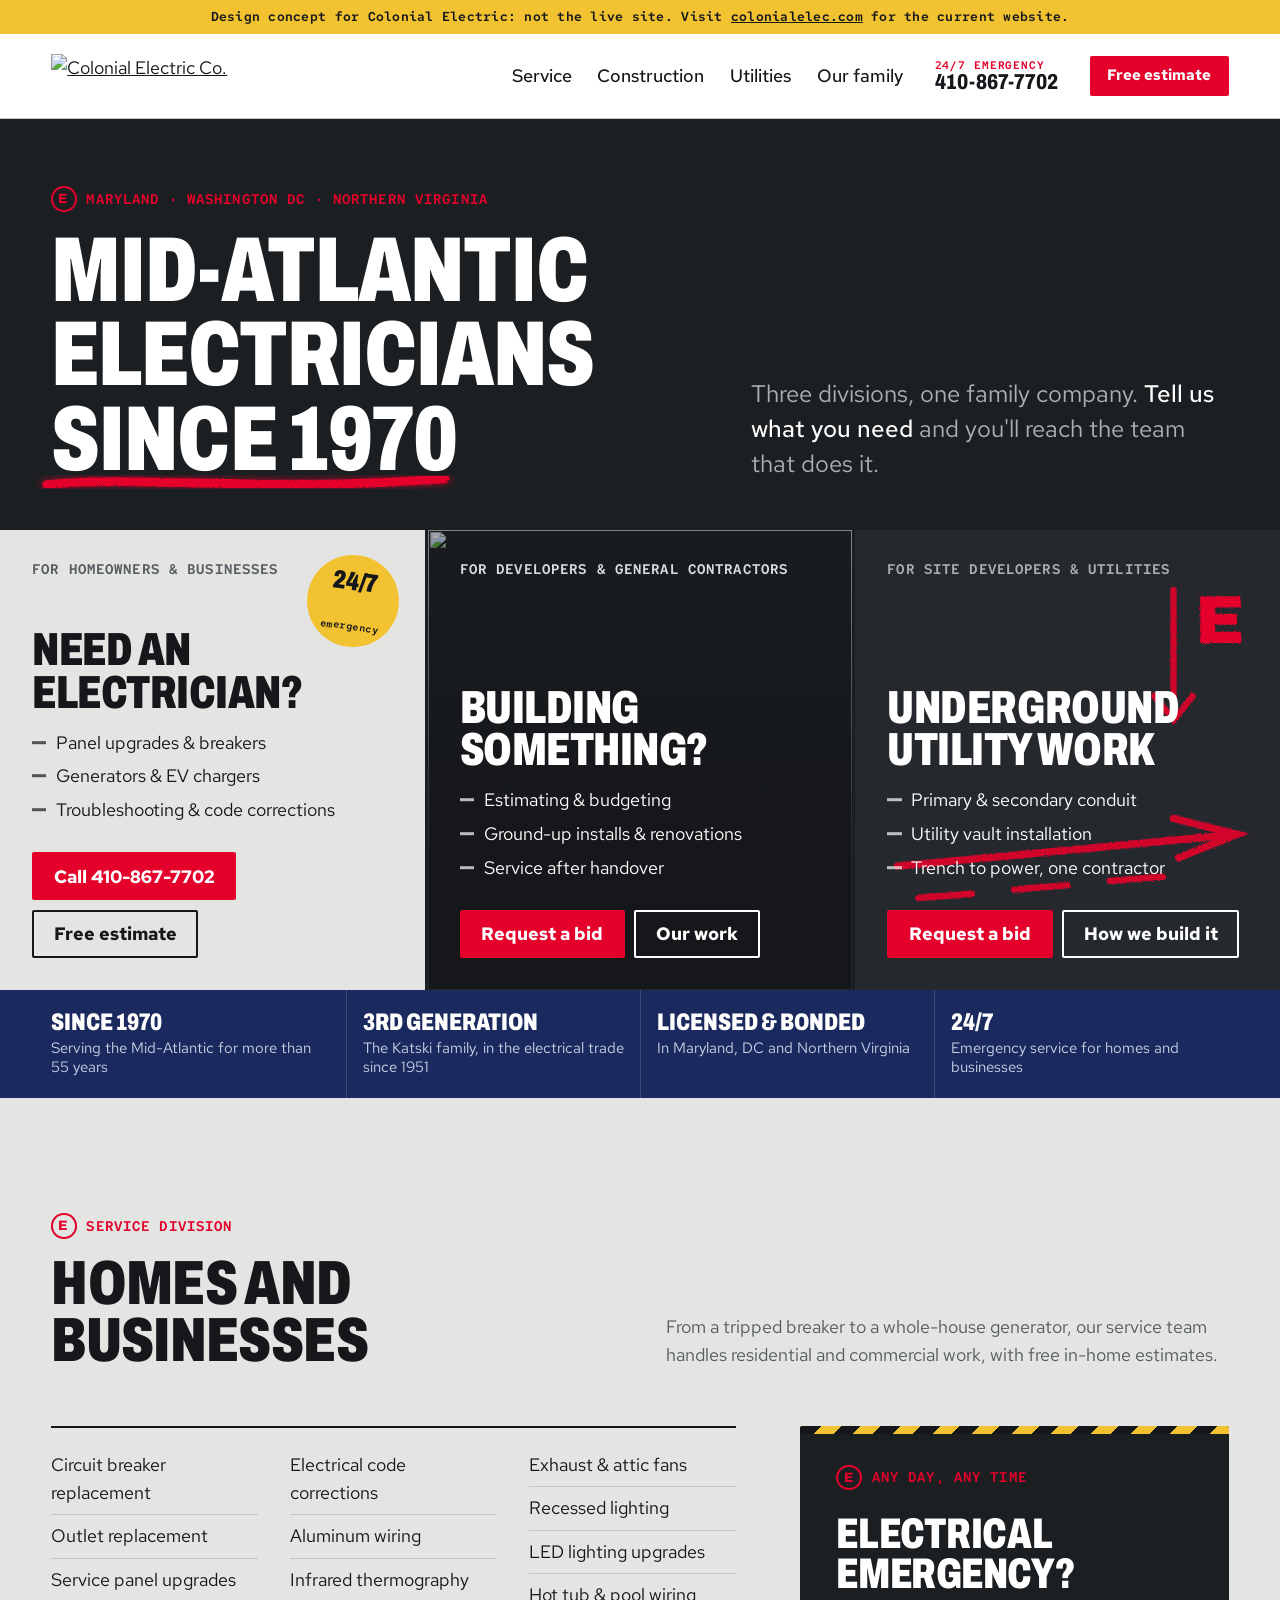
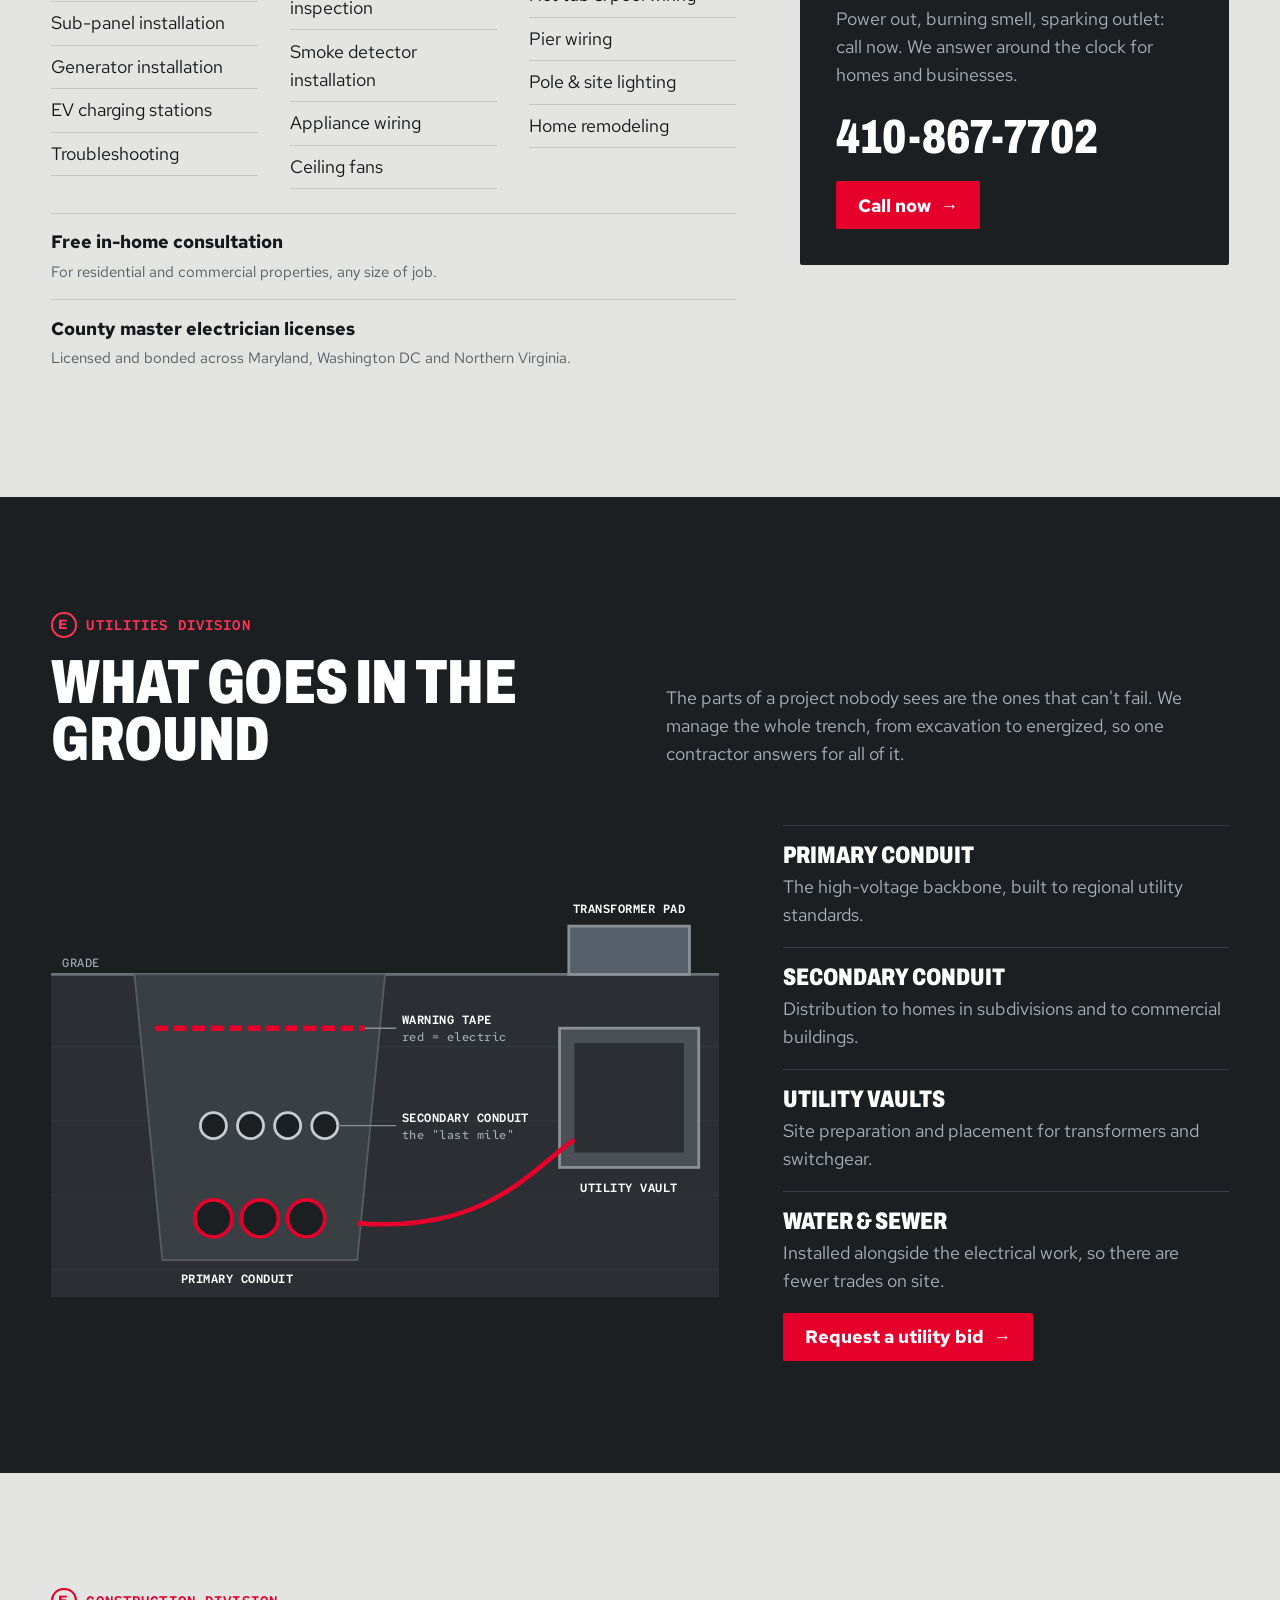
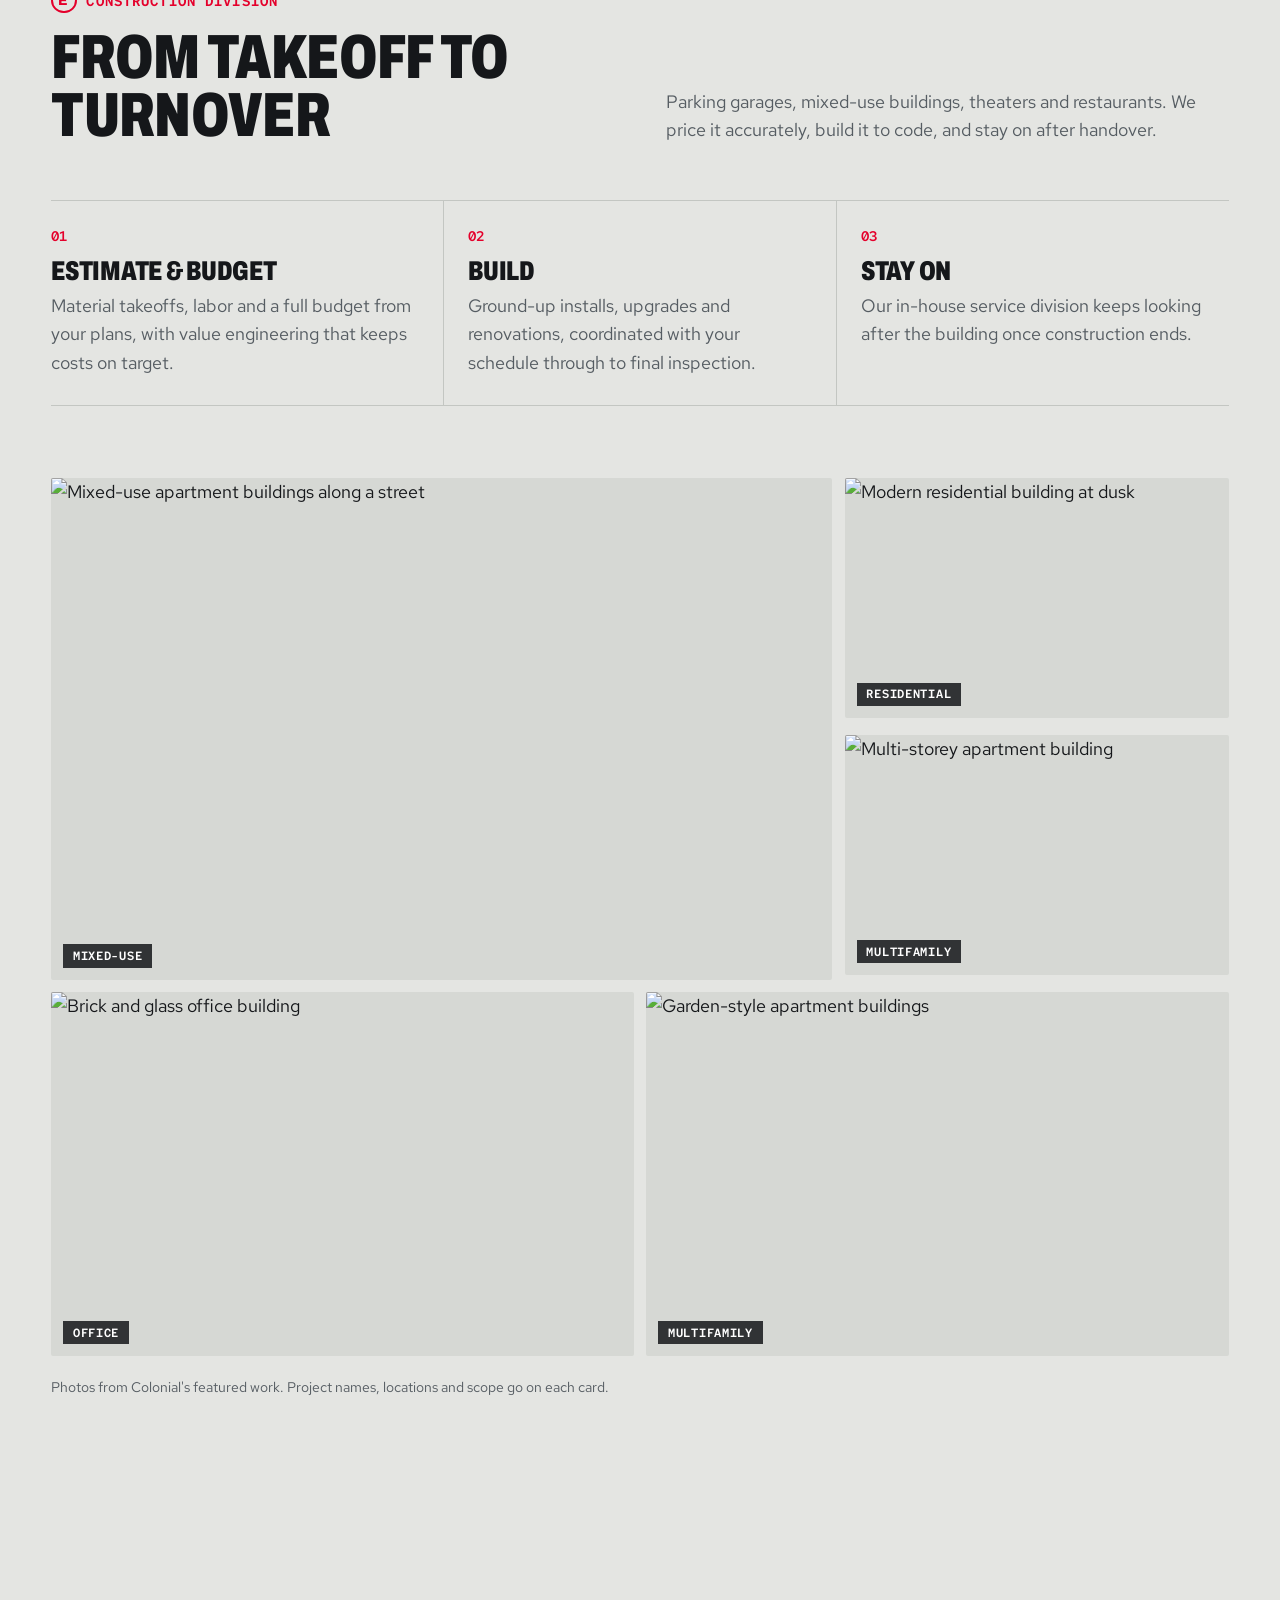
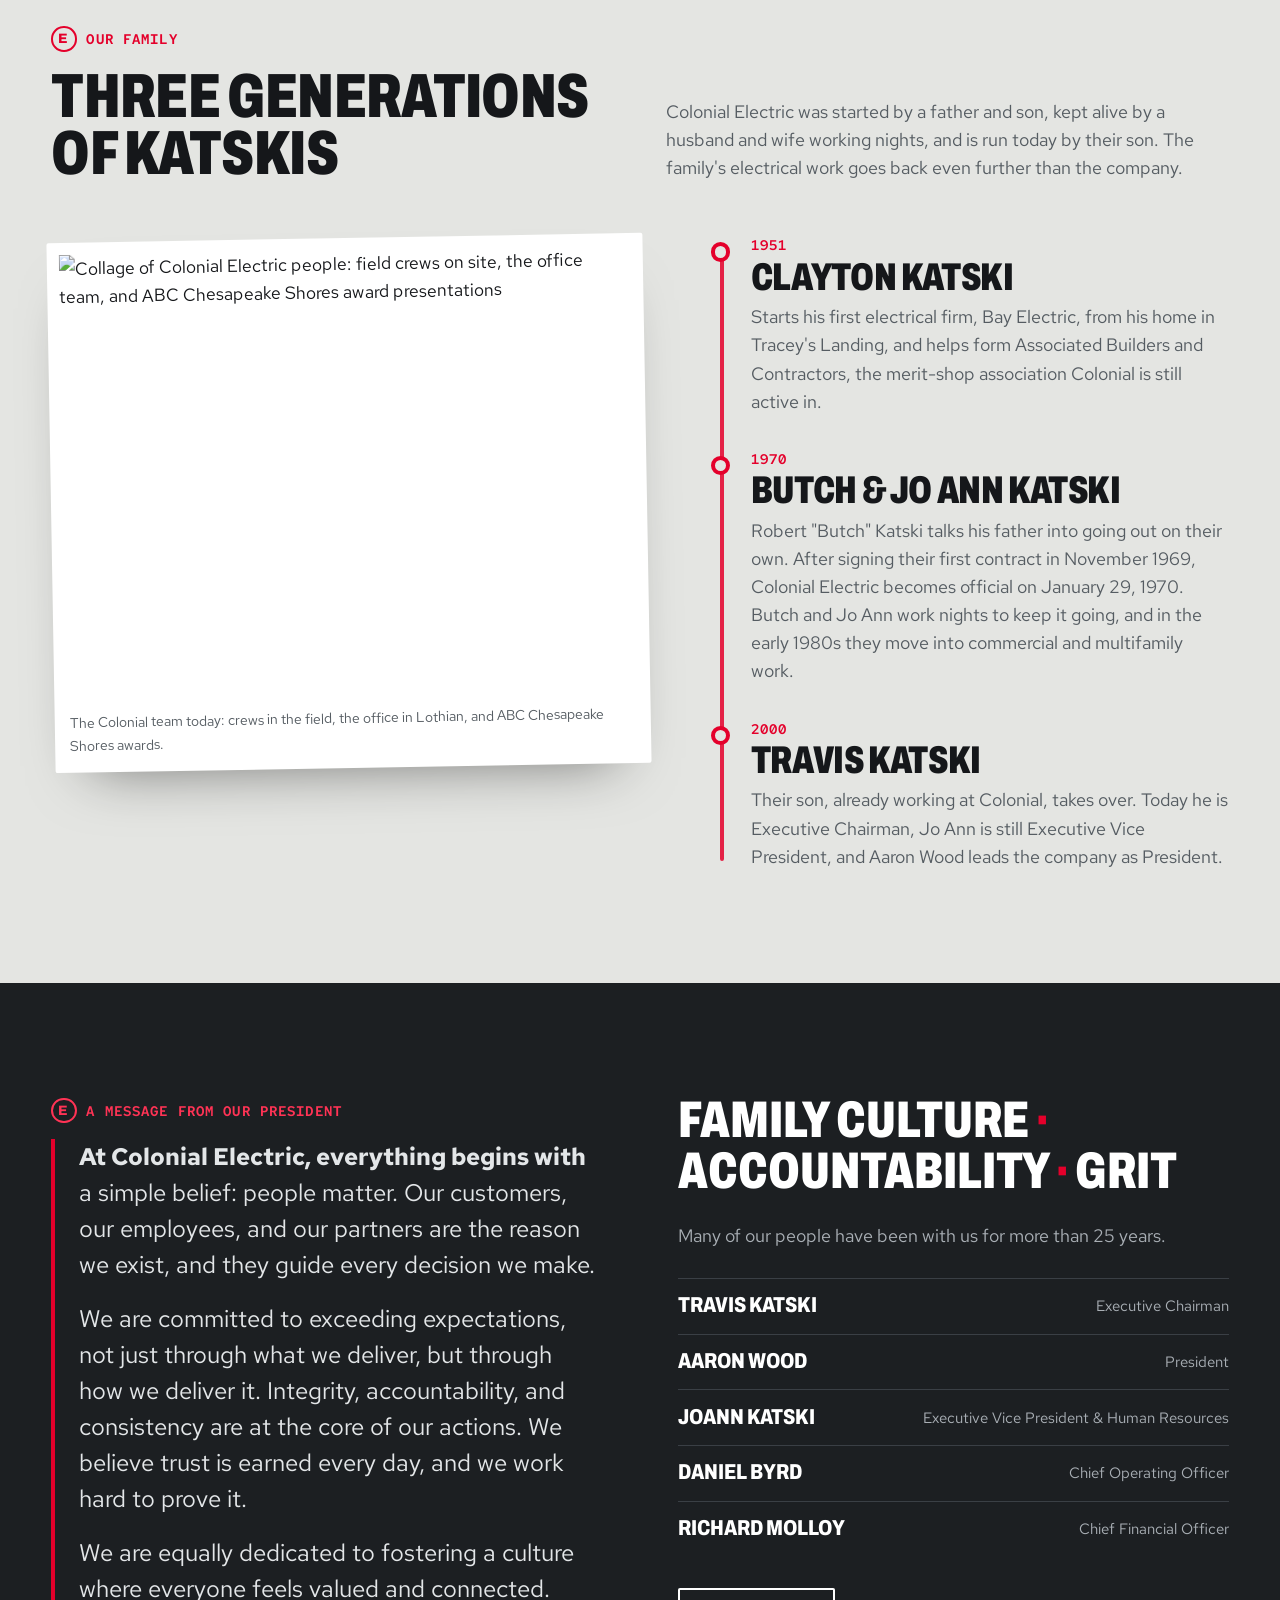
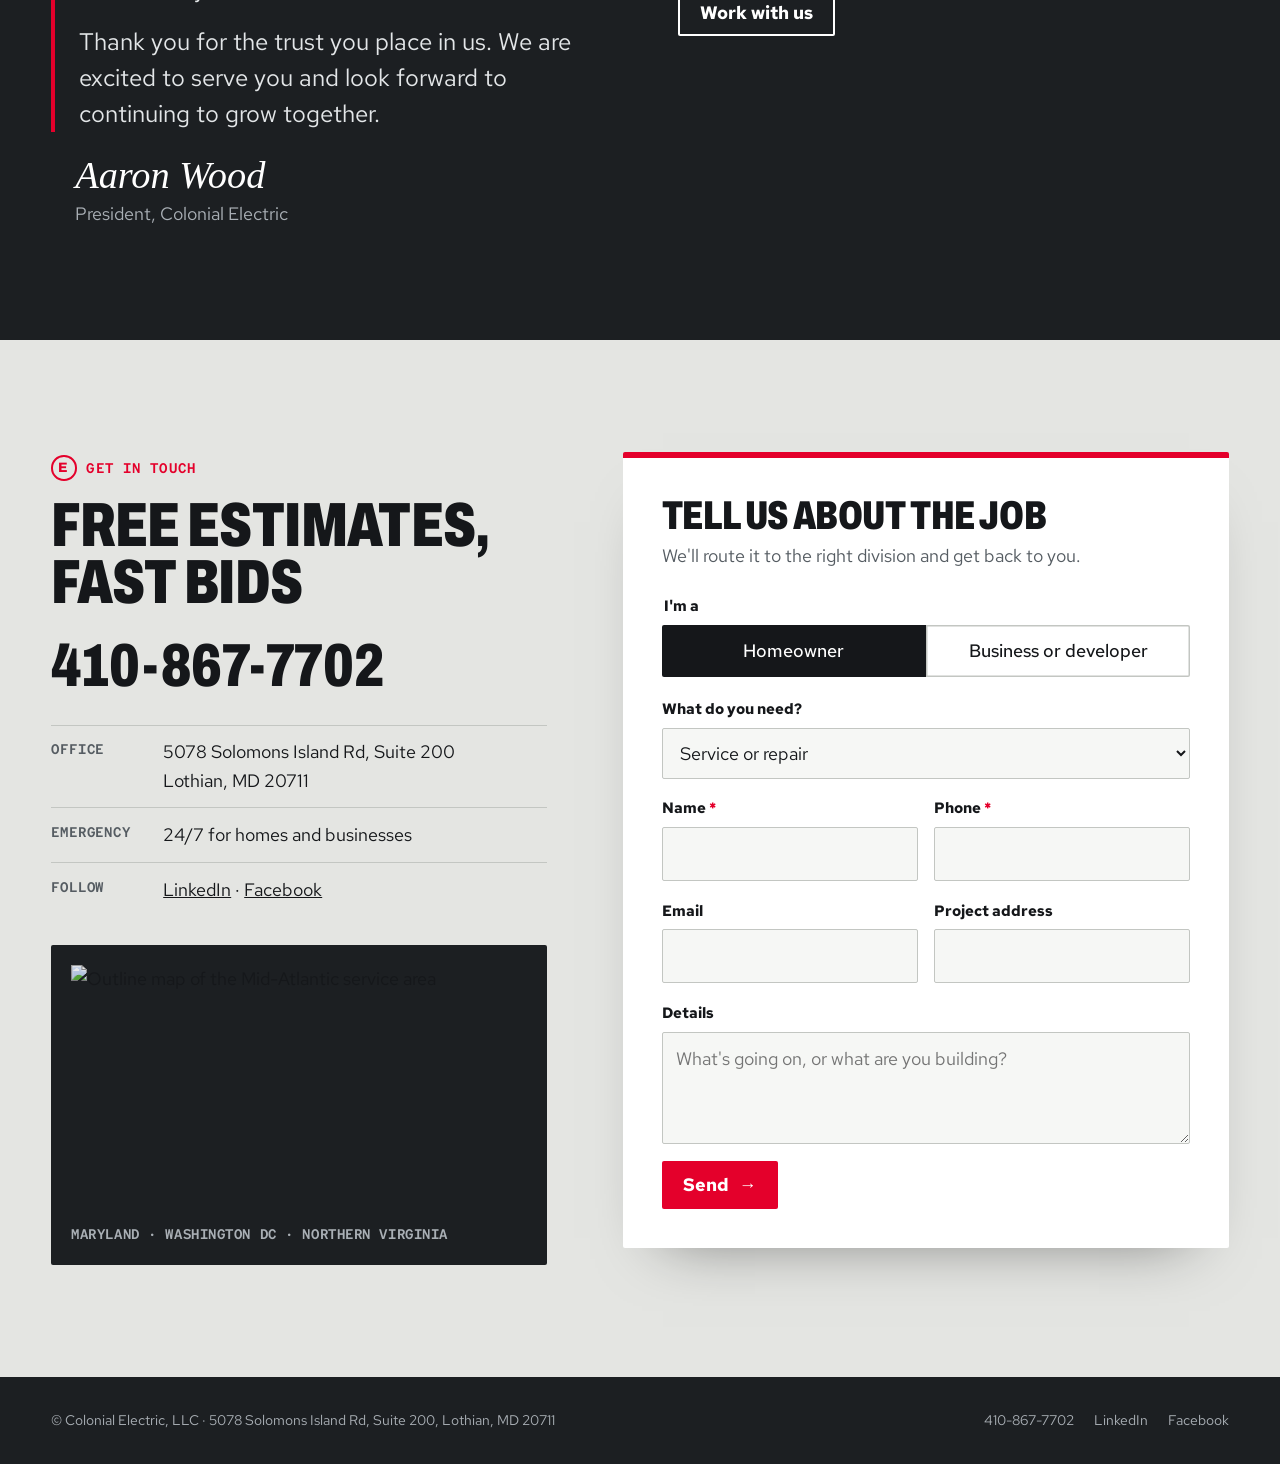
==== commit 11a4242c: "Add president's message to the company section Aaron Wood's message as a signed letter beside values" ====
--- a/index.html
+++ b/index.html
@@ -21,7 +21,7 @@
   <meta name="twitter:image" content="https://claypereira-art.github.io/colonial-redesign/og-image.png">
   <link rel="preconnect" href="https://fonts.googleapis.com">
   <link rel="preconnect" href="https://fonts.gstatic.com" crossorigin>
-  <link rel="stylesheet" href="colonial.css?v=4">
+  <link rel="stylesheet" href="colonial.css?v=6">
 </head>
 <body id="top">
 
@@ -286,13 +286,20 @@
 
   <section class="section on-dark" id="company" aria-labelledby="co-title">
     <div class="wrap company">
+      <figure class="letter">
+        <span class="mark-label">A message from our president</span>
+        <h2 id="co-title" class="visually-hidden">A message from our president</h2>
+        <blockquote>
+          <p>At Colonial Electric, everything begins with a simple belief: people matter. Our customers, our employees, and our partners are the reason we exist, and they guide every decision we make.</p>
+          <p>We are committed to exceeding expectations, not just through what we deliver, but through how we deliver it. Integrity, accountability, and consistency are at the core of our actions. We believe trust is earned every day, and we work hard to prove it.</p>
+          <p>We are equally dedicated to fostering a culture where everyone feels valued and connected.</p>
+          <p>Thank you for the trust you place in us. We are excited to serve you and look forward to continuing to grow together.</p>
+        </blockquote>
+        <figcaption><span class="sig">Aaron Wood</span>President, Colonial Electric</figcaption>
+      </figure>
       <div>
-        <span class="mark-label">The company</span>
-        <h2 id="co-title" class="visually-hidden">Our company</h2>
         <p class="values">Family culture <span>·</span> Accountability <span>·</span> Grit</p>
-        <p>Many of our people have been with us for more than 25 years. We put people first, own our results, and get the job done the right way, for customers, crews and partners alike.</p>
-        <a class="btn btn-line" href="#contact" style="color:#fff">Work with us</a>
-      </div>
+        <p class="company-note">Many of our people have been with us for more than 25 years.</p>
       <ul class="officers" aria-label="Officers">
         <li><b>Travis Katski</b><span>Executive Chairman</span></li>
         <li><b>Aaron Wood</b><span>President</span></li>
@@ -300,6 +307,8 @@
         <li><b>Daniel Byrd</b><span>Chief Operating Officer</span></li>
         <li><b>Richard Molloy</b><span>Chief Financial Officer</span></li>
       </ul>
+        <a class="btn btn-line" href="#contact" style="color:#fff;margin-top:2rem">Work with us</a>
+      </div>
     </div>
   </section>
 
--- a/colonial.css
+++ b/colonial.css
@@ -268,3 +268,14 @@
 .gens h3 { font-size: clamp(1.8rem, 1.3rem + 1.4vw, 2.5rem); margin-bottom: 0.5rem; }
 .gens p { margin: 0; color: var(--dim); max-width: 46ch; }
 @media (max-width: 960px) { .family-grid { grid-template-columns: 1fr; } .family-photo { transform: none; } }
+
+/* ---------- president's letter ---------- */
+.letter { margin: 0; }
+.letter blockquote { margin: 0; padding-left: 1.5rem; border-left: 4px solid var(--mark); }
+.letter blockquote p { margin: 0 0 1.1rem; color: #e3e6e8; font-size: var(--step-1); line-height: 1.5; max-width: 40ch; }
+.letter blockquote p:first-child::first-line { font-weight: 700; }
+.letter figcaption { margin-top: 1.5rem; padding-left: 1.5rem; color: var(--fog); }
+.letter .sig { display: block; font: italic 500 2.4rem/1 "Red Hat Text", serif; font-family: "Brush Script MT", "Segoe Script", cursive; color: #fff; margin-bottom: 0.35rem; }
+.company-note { color: var(--fog); margin: 0 0 1.75rem; }
+
+.company p.values { color: #fff; }
